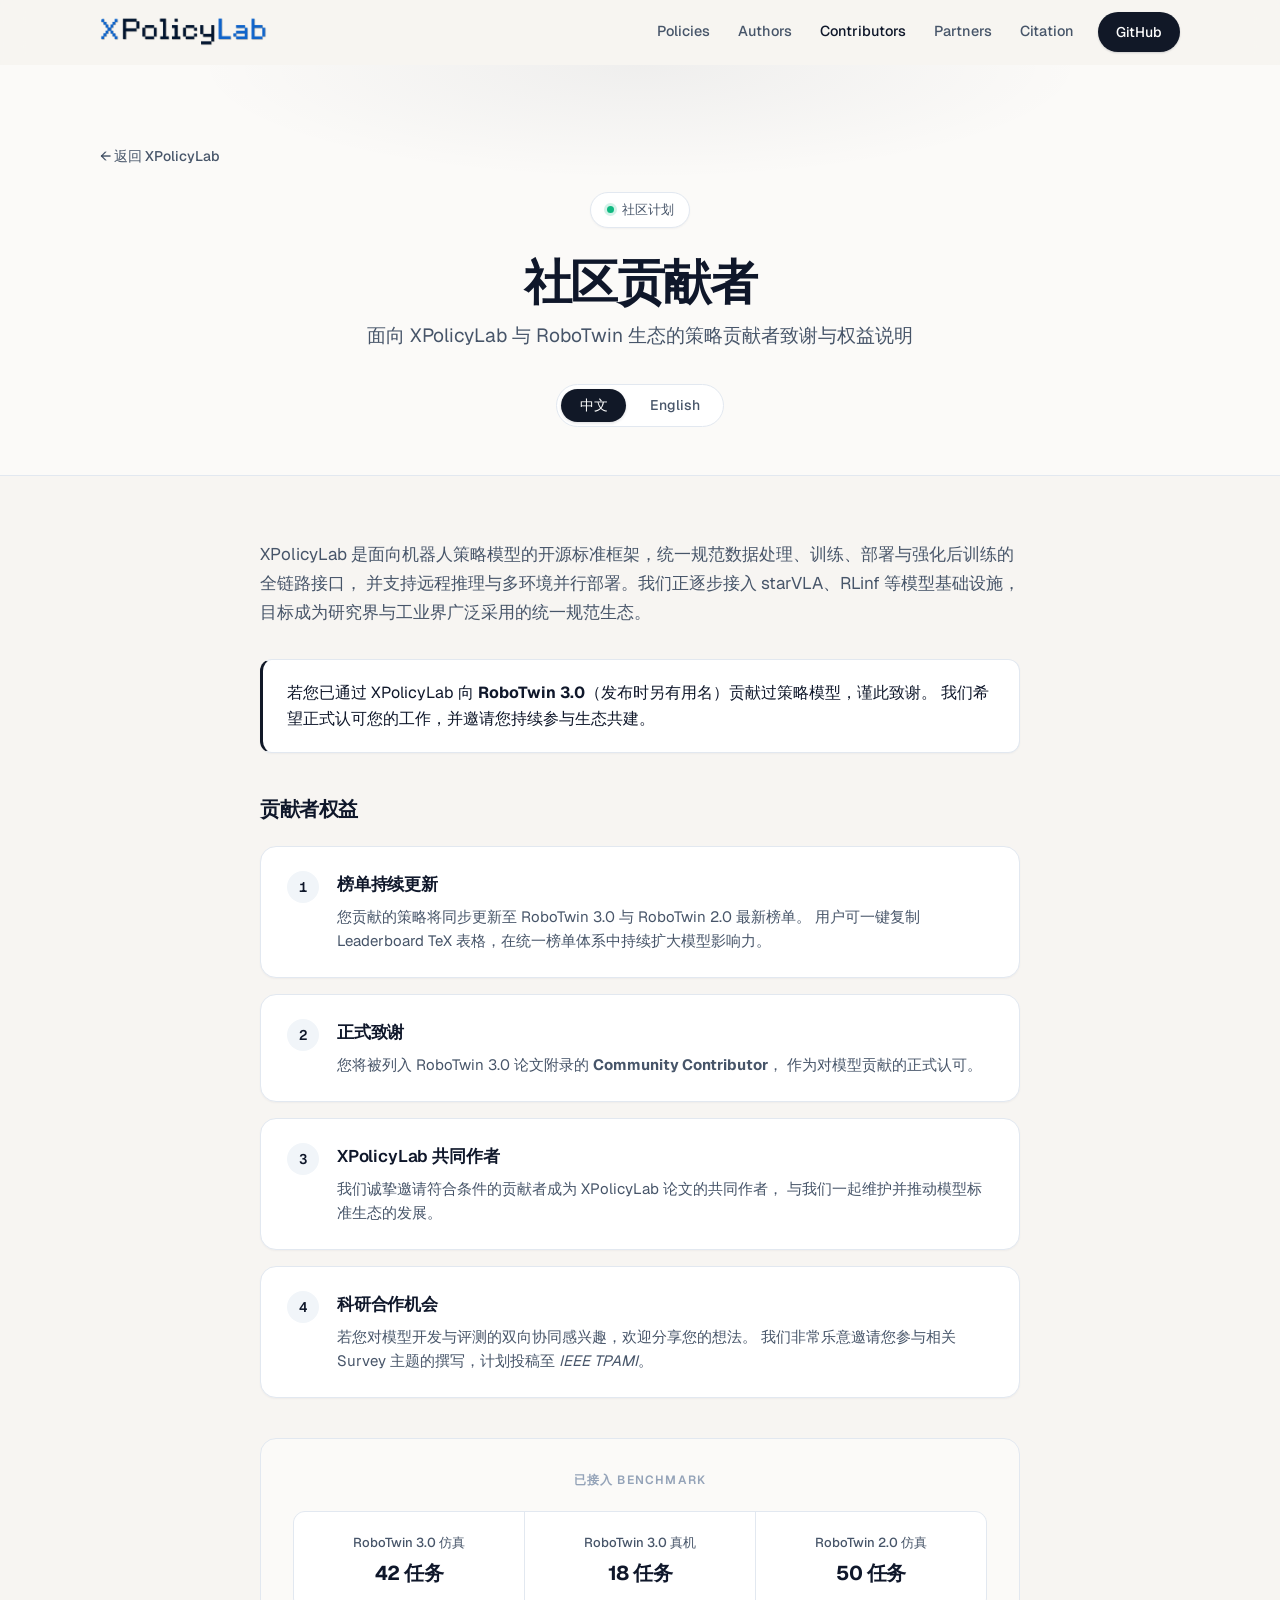
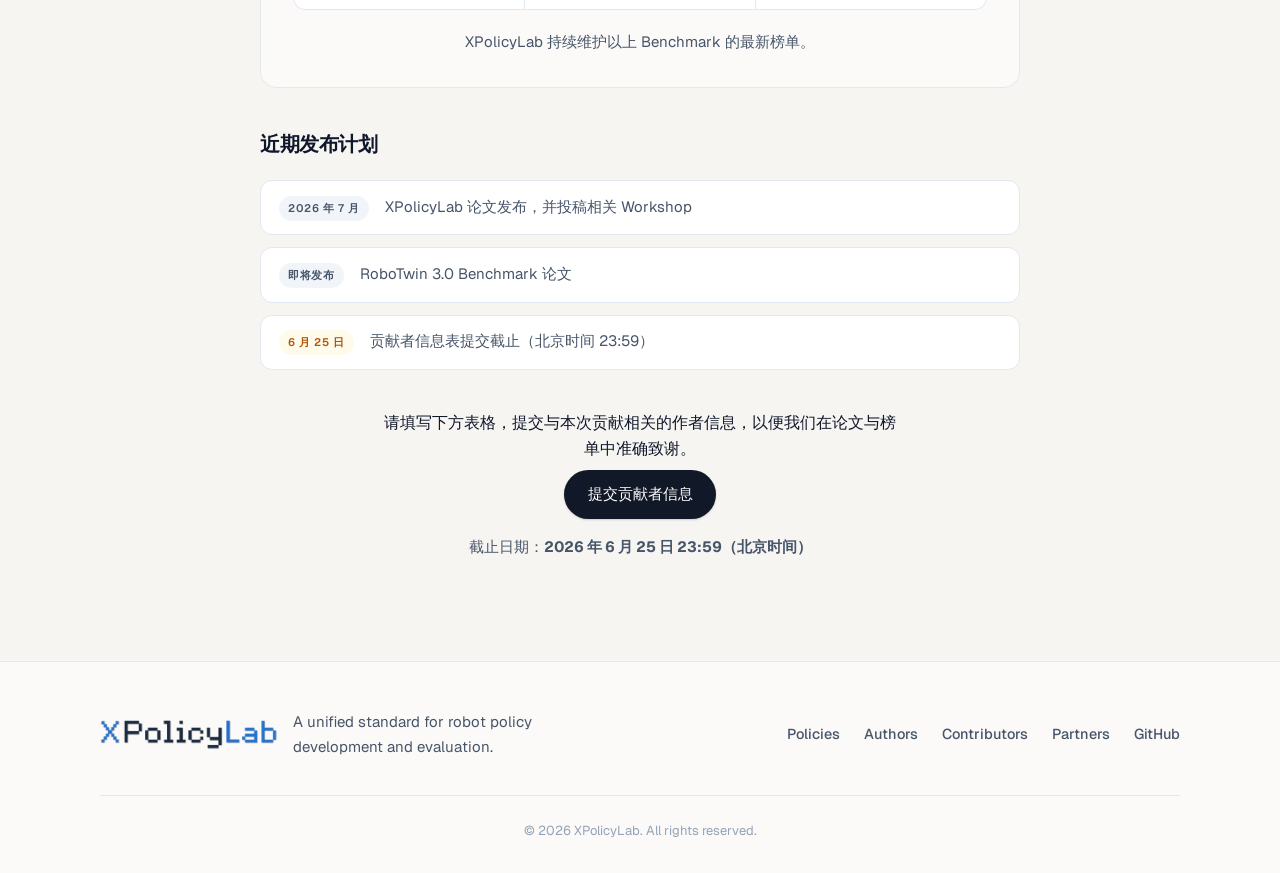
==== contributors.html @ a124676f "Launch XPolicyLab site with coming soon homepage and contributors page. Add bilingual contributor pr" ====
<!DOCTYPE html>
<html lang="zh-CN">
<head>
  <meta charset="UTF-8">
  <meta name="viewport" content="width=device-width, initial-scale=1.0">
  <title>社区贡献者 — XPolicyLab</title>
  <meta name="description" content="面向通过 XPolicyLab 向 RoboTwin 贡献策略模型的研究者，提供正式致谢与共同作者邀请。">
  <link rel="icon" href="assets/logo.png" type="image/png">
  <link rel="preconnect" href="https://fonts.googleapis.com">
  <link rel="preconnect" href="https://fonts.gstatic.com" crossorigin>
  <link href="https://fonts.googleapis.com/css2?family=Geist:wght@300;400;500;600;700&family=Geist+Mono:wght@400;500&display=swap" rel="stylesheet">
  <link rel="stylesheet" href="css/styles.css">
</head>
<body>
  <header class="nav" id="nav">
    <div class="container nav-inner">
      <a href="index.html" class="nav-brand">
        <img src="assets/logo.png" alt="XPolicyLab" class="nav-logo">
      </a>
      <nav class="nav-links">
        <a href="index.html#policies">Policies</a>
        <a href="index.html#authors">Authors</a>
        <a href="contributors.html" aria-current="page">Contributors</a>
        <a href="index.html#partners">Partners</a>
        <a href="index.html#citation">Citation</a>
      </nav>
      <a href="https://github.com/Luminis-Platform/XPolicyLab" class="btn btn-primary btn-sm" target="_blank" rel="noopener noreferrer">GitHub</a>
    </div>
  </header>

  <main id="top">
    <section class="page-hero">
      <div class="container page-hero-inner">
        <a href="index.html" class="page-back lang-content" data-lang="zh">← 返回 XPolicyLab</a>
        <a href="index.html" class="page-back lang-content is-hidden" data-lang="en">← Back to XPolicyLab</a>

        <span class="badge lang-content" data-lang="zh">社区计划</span>
        <span class="badge lang-content is-hidden" data-lang="en">Community Program</span>

        <h1 class="page-title lang-content" data-lang="zh">社区贡献者</h1>
        <h1 class="page-title lang-content is-hidden" data-lang="en">Community Contributors</h1>

        <p class="page-subtitle lang-content" data-lang="zh">面向 XPolicyLab 与 RoboTwin 生态的策略贡献者致谢与权益说明</p>
        <p class="page-subtitle lang-content is-hidden" data-lang="en">Recognition for policy contributors in the XPolicyLab &amp; RoboTwin ecosystem</p>

        <div class="lang-toggle" role="group" aria-label="Language">
          <button type="button" class="lang-btn is-active" data-lang="zh" aria-pressed="true">中文</button>
          <button type="button" class="lang-btn" data-lang="en" aria-pressed="false">English</button>
        </div>
      </div>
    </section>

    <section class="section page-body">
      <div class="container page-content">

        <!-- English -->
        <article class="contributor-content lang-content is-hidden" data-lang="en">
          <p class="page-intro">
            XPolicyLab is an open-source framework that standardizes the full robot policy lifecycle —
            data formatting, training, deployment, and post-training reinforcement — with support for
            remote inference and parallel multi-environment rollout. We are building toward a unified
            specification adopted across research and industry, with planned integrations for
            starVLA, RLinf, and other model infrastructure.
          </p>

          <div class="contributor-callout">
            <p>
              If you contributed a policy to <strong>RoboTwin 3.0</strong> through XPolicyLab
              (released under an alternate name at launch), thank you. We would like to formally
              recognize your work and invite you to stay involved as the ecosystem grows.
            </p>
          </div>

          <h2 class="content-heading">Contributor Benefits</h2>
          <ol class="benefit-list">
            <li class="benefit-item">
              <span class="benefit-num">1</span>
              <div>
                <h3 class="benefit-title">Live Leaderboard Placement</h3>
                <p class="benefit-desc">
                  Your policy will be listed on the latest RoboTwin 3.0 and RoboTwin 2.0 leaderboards.
                  Researchers can one-click export Leaderboard TeX, giving your work lasting visibility
                  within a unified, continuously updated ranking system.
                </p>
              </div>
            </li>
            <li class="benefit-item">
              <span class="benefit-num">2</span>
              <div>
                <h3 class="benefit-title">Official Acknowledgment</h3>
                <p class="benefit-desc">
                  You will be credited as a <strong>Community Contributor</strong> in the RoboTwin 3.0
                  paper appendix, formally recognizing your model contribution to the benchmark.
                </p>
              </div>
            </li>
            <li class="benefit-item">
              <span class="benefit-num">3</span>
              <div>
                <h3 class="benefit-title">XPolicyLab Co-Authorship</h3>
                <p class="benefit-desc">
                  We invite eligible contributors to join as co-authors on the XPolicyLab paper and
                  help shape the standard as it evolves.
                </p>
              </div>
            </li>
            <li class="benefit-item">
              <span class="benefit-num">4</span>
              <div>
                <h3 class="benefit-title">Research Collaboration</h3>
                <p class="benefit-desc">
                  Interested in the synergy between model development and evaluation? We welcome your
                  ideas and may invite you to co-author related survey topics, with planned submission
                  to <em>IEEE TPAMI</em>.
                </p>
              </div>
            </li>
          </ol>

          <div class="integration-band">
            <p class="integration-label">Integrated Benchmarks</p>
            <dl class="integration-stats">
              <div class="integration-stat">
                <dt>RoboTwin 3.0 Sim</dt>
                <dd>42 tasks</dd>
              </div>
              <div class="integration-stat">
                <dt>RoboTwin 3.0 Real</dt>
                <dd>18 tasks</dd>
              </div>
              <div class="integration-stat">
                <dt>RoboTwin 2.0 Sim</dt>
                <dd>50 tasks</dd>
              </div>
            </dl>
            <p class="integration-note">
              XPolicyLab maintains up-to-date leaderboards across all integrated benchmarks.
            </p>
          </div>

          <h2 class="content-heading">Upcoming Releases</h2>
          <ul class="timeline-list">
            <li>
              <span class="timeline-tag">Jul 2026</span>
              XPolicyLab paper release and submission to relevant workshops
            </li>
            <li>
              <span class="timeline-tag">Coming Soon</span>
              RoboTwin 3.0 Benchmark paper
            </li>
            <li>
              <span class="timeline-tag deadline">Jun 25</span>
              Contributor information form deadline (23:59 Beijing Time)
            </li>
          </ul>

          <div class="contributor-cta">
            <p class="contributor-cta-text">
              Please submit your author information so we can properly credit your contribution
              in upcoming publications and leaderboards.
            </p>
            <a href="https://docs.google.com/forms/d/e/1FAIpQLSeLz0LtmIQVE3mTC_b3-1xklRa37Vb76IWziPbUrgHJULX1KQ/viewform" class="btn btn-primary contributor-form-link" target="_blank" rel="noopener noreferrer">
              Submit Contributor Information
            </a>
            <p class="contributor-deadline">Deadline: <strong>June 25, 2026, 23:59 (Beijing Time)</strong></p>
          </div>
        </article>

        <!-- Chinese -->
        <article class="contributor-content lang-content" data-lang="zh" lang="zh-CN">
          <p class="page-intro">
            XPolicyLab 是面向机器人策略模型的开源标准框架，统一规范数据处理、训练、部署与强化后训练的全链路接口，
            并支持远程推理与多环境并行部署。我们正逐步接入 starVLA、RLinf 等模型基础设施，
            目标成为研究界与工业界广泛采用的统一规范生态。
          </p>

          <div class="contributor-callout">
            <p>
              若您已通过 XPolicyLab 向 <strong>RoboTwin 3.0</strong>（发布时另有用名）贡献过策略模型，谨此致谢。
              我们希望正式认可您的工作，并邀请您持续参与生态共建。
            </p>
          </div>

          <h2 class="content-heading">贡献者权益</h2>
          <ol class="benefit-list">
            <li class="benefit-item">
              <span class="benefit-num">1</span>
              <div>
                <h3 class="benefit-title">榜单持续更新</h3>
                <p class="benefit-desc">
                  您贡献的策略将同步更新至 RoboTwin 3.0 与 RoboTwin 2.0 最新榜单。
                  用户可一键复制 Leaderboard TeX 表格，在统一榜单体系中持续扩大模型影响力。
                </p>
              </div>
            </li>
            <li class="benefit-item">
              <span class="benefit-num">2</span>
              <div>
                <h3 class="benefit-title">正式致谢</h3>
                <p class="benefit-desc">
                  您将被列入 RoboTwin 3.0 论文附录的 <strong>Community Contributor</strong>，
                  作为对模型贡献的正式认可。
                </p>
              </div>
            </li>
            <li class="benefit-item">
              <span class="benefit-num">3</span>
              <div>
                <h3 class="benefit-title">XPolicyLab 共同作者</h3>
                <p class="benefit-desc">
                  我们诚挚邀请符合条件的贡献者成为 XPolicyLab 论文的共同作者，
                  与我们一起维护并推动模型标准生态的发展。
                </p>
              </div>
            </li>
            <li class="benefit-item">
              <span class="benefit-num">4</span>
              <div>
                <h3 class="benefit-title">科研合作机会</h3>
                <p class="benefit-desc">
                  若您对模型开发与评测的双向协同感兴趣，欢迎分享您的想法。
                  我们非常乐意邀请您参与相关 Survey 主题的撰写，计划投稿至 <em>IEEE TPAMI</em>。
                </p>
              </div>
            </li>
          </ol>

          <div class="integration-band">
            <p class="integration-label">已接入 Benchmark</p>
            <dl class="integration-stats">
              <div class="integration-stat">
                <dt>RoboTwin 3.0 仿真</dt>
                <dd>42 任务</dd>
              </div>
              <div class="integration-stat">
                <dt>RoboTwin 3.0 真机</dt>
                <dd>18 任务</dd>
              </div>
              <div class="integration-stat">
                <dt>RoboTwin 2.0 仿真</dt>
                <dd>50 任务</dd>
              </div>
            </dl>
            <p class="integration-note">
              XPolicyLab 持续维护以上 Benchmark 的最新榜单。
            </p>
          </div>

          <h2 class="content-heading">近期发布计划</h2>
          <ul class="timeline-list">
            <li>
              <span class="timeline-tag">2026 年 7 月</span>
              XPolicyLab 论文发布，并投稿相关 Workshop
            </li>
            <li>
              <span class="timeline-tag">即将发布</span>
              RoboTwin 3.0 Benchmark 论文
            </li>
            <li>
              <span class="timeline-tag deadline">6 月 25 日</span>
              贡献者信息表提交截止（北京时间 23:59）
            </li>
          </ul>

          <div class="contributor-cta">
            <p class="contributor-cta-text">
              请填写下方表格，提交与本次贡献相关的作者信息，以便我们在论文与榜单中准确致谢。
            </p>
            <a href="https://docs.google.com/forms/d/e/1FAIpQLSeLz0LtmIQVE3mTC_b3-1xklRa37Vb76IWziPbUrgHJULX1KQ/viewform" class="btn btn-primary contributor-form-link" target="_blank" rel="noopener noreferrer">
              提交贡献者信息
            </a>
            <p class="contributor-deadline">截止日期：<strong>2026 年 6 月 25 日 23:59（北京时间）</strong></p>
          </div>
        </article>

      </div>
    </section>
  </main>

  <footer class="site-footer">
    <div class="container footer-inner">
      <div class="footer-brand">
        <img src="assets/logo.png" alt="" class="footer-logo" aria-hidden="true">
        <p class="footer-text">
          A unified standard for robot policy development and evaluation.
        </p>
      </div>
      <div class="footer-links">
        <a href="index.html#policies">Policies</a>
        <a href="index.html#authors">Authors</a>
        <a href="contributors.html">Contributors</a>
        <a href="index.html#partners">Partners</a>
        <a href="https://github.com/Luminis-Platform/XPolicyLab" target="_blank" rel="noopener noreferrer">GitHub</a>
      </div>
    </div>
    <div class="container footer-bottom">
      <p class="footer-copy">&copy; 2026 XPolicyLab. All rights reserved.</p>
    </div>
  </footer>

  <script src="js/main.js"></script>
</body>
</html>
---- css/styles.css ----
/* ── Reset & base ─────────────────────────────────────────────── */
*,
*::before,
*::after {
  box-sizing: border-box;
  margin: 0;
  padding: 0;
}

:root {
  /* Palette mirrored from agents-last-exam.org */
  --bg: #f7f5f2;
  --bg-alt: #fbfaf8;
  --card: #ffffff;
  --card-hover: #fcfbf9;
  --foreground: #0f172a;
  --muted: #475569;
  --dim: #94a3b8;
  --border: #e2e8f0;
  --border-strong: #cbd5e1;
  --accent: #111827;
  --accent-hover: #000000;
  --accent-soft: #f1f5f9;

  /* Category tag colors */
  --slate-bg: #f1f5f9;   --slate-fg: #475569;
  --emerald-bg: #ecfdf5; --emerald-fg: #047857;
  --violet-bg: #f5f3ff;  --violet-fg: #6d28d9;
  --amber-bg: #fffbeb;   --amber-fg: #b45309;

  --radius-sm: 0.5rem;
  --radius: 0.75rem;
  --radius-lg: 1rem;
  --radius-xl: 1.5rem;

  --font: "Geist", system-ui, -apple-system, "Segoe UI", sans-serif;
  --mono: "Geist Mono", ui-monospace, "SF Mono", monospace;

  --max-width: 1080px;
  --section-pad: clamp(4rem, 8vw, 7rem);
  --nav-h: 64px;
}

html {
  scroll-behavior: smooth;
  scroll-padding-top: calc(var(--nav-h) + 1rem);
}

body {
  font-family: var(--font);
  background: var(--bg);
  color: var(--foreground);
  line-height: 1.625;
  -webkit-font-smoothing: antialiased;
  text-rendering: optimizeLegibility;
}

.container {
  width: min(100% - 2.5rem, var(--max-width));
  margin-inline: auto;
}

code {
  font-family: var(--mono);
  font-size: 0.85em;
  background: var(--accent-soft);
  color: var(--foreground);
  padding: 0.15em 0.45em;
  border-radius: 6px;
}

a {
  color: var(--foreground);
  text-decoration: none;
  transition: color 0.15s ease, opacity 0.15s ease;
}

/* ── Navigation ───────────────────────────────────────────────── */
.nav {
  position: sticky;
  top: 0;
  z-index: 50;
  background: rgba(247, 245, 242, 0.8);
  backdrop-filter: saturate(180%) blur(12px);
  -webkit-backdrop-filter: saturate(180%) blur(12px);
  border-bottom: 1px solid transparent;
  transition: border-color 0.2s ease, background 0.2s ease;
}

.nav.scrolled {
  background: rgba(255, 255, 255, 0.9);
  border-bottom-color: var(--border);
}

.nav-inner {
  height: var(--nav-h);
  display: flex;
  align-items: center;
  gap: 1.5rem;
}

.nav-brand {
  display: inline-flex;
  align-items: center;
  gap: 0.6rem;
  font-weight: 600;
  letter-spacing: -0.01em;
}

.nav-logo {
  height: 30px;
  width: auto;
  border-radius: 6px;
}

.nav-brand-text {
  font-size: 1.0625rem;
}

.nav-links {
  display: flex;
  align-items: center;
  gap: 1.75rem;
  margin-left: auto;
}

.nav-links a {
  font-size: 0.9rem;
  font-weight: 500;
  color: var(--muted);
}

.nav-links a:hover {
  color: var(--foreground);
}

/* ── Buttons ──────────────────────────────────────────────────── */
.btn {
  display: inline-flex;
  align-items: center;
  justify-content: center;
  padding: 0.7rem 1.4rem;
  border-radius: 999px;
  font-size: 0.9375rem;
  font-weight: 500;
  font-family: var(--font);
  border: 1px solid transparent;
  cursor: pointer;
  transition: background 0.18s ease, border-color 0.18s ease, color 0.18s ease, transform 0.1s ease, box-shadow 0.18s ease;
}

.btn:active {
  transform: scale(0.98);
}

.btn-sm {
  padding: 0.5rem 1.05rem;
  font-size: 0.875rem;
}

.btn-primary {
  background: var(--accent);
  color: #fff;
  box-shadow: 0 1px 2px rgba(15, 23, 42, 0.18);
}

.btn-primary:hover {
  background: var(--accent-hover);
  color: #fff;
  box-shadow: 0 4px 14px rgba(15, 23, 42, 0.22);
}

.btn-secondary {
  background: var(--card);
  color: var(--foreground);
  border-color: var(--border-strong);
}

.btn-secondary:hover {
  background: var(--accent-soft);
  border-color: var(--dim);
}

.btn-copy {
  background: var(--card);
  color: var(--foreground);
  border: 1px solid var(--border-strong);
  padding: 0.55rem 1.1rem;
  border-radius: 999px;
  font-size: 0.875rem;
}

.btn-copy:hover {
  background: var(--accent-soft);
}

.btn-copy.copied {
  border-color: #34d399;
  color: #047857;
  background: var(--emerald-bg);
}

/* ── Hero ─────────────────────────────────────────────────────── */
.hero {
  position: relative;
  padding: clamp(4rem, 9vw, 7rem) 0 clamp(3rem, 6vw, 5rem);
  text-align: center;
  overflow: hidden;
}

.hero-bg {
  position: absolute;
  inset: 0;
  pointer-events: none;
  background:
    radial-gradient(60% 50% at 50% -10%, rgba(15, 23, 42, 0.06), transparent 70%),
    radial-gradient(40% 30% at 85% 10%, rgba(109, 40, 217, 0.04), transparent 70%),
    radial-gradient(40% 30% at 12% 5%, rgba(4, 120, 87, 0.035), transparent 70%);
}

.hero-bg::after {
  content: "";
  position: absolute;
  inset: 0;
  background-image:
    linear-gradient(to right, rgba(15, 23, 42, 0.035) 1px, transparent 1px),
    linear-gradient(to bottom, rgba(15, 23, 42, 0.035) 1px, transparent 1px);
  background-size: 56px 56px;
  mask-image: radial-gradient(ellipse 70% 60% at 50% 0%, #000 30%, transparent 75%);
  -webkit-mask-image: radial-gradient(ellipse 70% 60% at 50% 0%, #000 30%, transparent 75%);
}

.hero-inner {
  position: relative;
  display: flex;
  flex-direction: column;
  align-items: center;
}

.badge {
  display: inline-flex;
  align-items: center;
  gap: 0.5rem;
  font-size: 0.8125rem;
  font-weight: 500;
  color: var(--muted);
  background: var(--card);
  border: 1px solid var(--border);
  padding: 0.4rem 0.95rem;
  border-radius: 999px;
  margin-bottom: 1.75rem;
  box-shadow: 0 1px 2px rgba(15, 23, 42, 0.04);
}

.badge::before {
  content: "";
  width: 7px;
  height: 7px;
  border-radius: 50%;
  background: #10b981;
  box-shadow: 0 0 0 3px rgba(16, 185, 129, 0.18);
}

.hero-title {
  font-size: var(--text-display, clamp(2.75rem, 7vw, 4.5rem));
  font-weight: 700;
  letter-spacing: -0.04em;
  line-height: 1.05;
  margin-bottom: 1rem;
  background: linear-gradient(180deg, #1e293b 0%, #0f172a 60%, #334155 100%);
  -webkit-background-clip: text;
  background-clip: text;
  color: transparent;
}

.hero-subtitle {
  font-size: clamp(1.1rem, 2.4vw, 1.5rem);
  font-weight: 500;
  color: var(--foreground);
  letter-spacing: -0.015em;
  margin-bottom: 1.5rem;
  max-width: 30ch;
}

.hero-intro {
  font-size: clamp(1rem, 1.6vw, 1.125rem);
  color: var(--muted);
  max-width: 64ch;
  margin-bottom: 2.25rem;
}

.hero-actions {
  display: flex;
  flex-wrap: wrap;
  gap: 0.85rem;
  justify-content: center;
}

/* ── Stats band ───────────────────────────────────────────────── */
.stats {
  margin-top: clamp(3rem, 6vw, 4.5rem);
  display: grid;
  grid-template-columns: repeat(3, 1fr);
  gap: 1px;
  background: var(--border);
  border: 1px solid var(--border);
  border-radius: var(--radius-lg);
  overflow: hidden;
  width: min(100%, 720px);
  box-shadow: 0 1px 3px rgba(15, 23, 42, 0.04);
}

.stat {
  background: var(--card);
  padding: 1.6rem 1rem;
  display: flex;
  flex-direction: column;
  align-items: center;
  gap: 0.3rem;
}

.stat-num {
  font-size: clamp(1.5rem, 3.5vw, 2.25rem);
  font-weight: 700;
  letter-spacing: -0.03em;
  color: var(--foreground);
}

.stat-label {
  font-size: 0.8125rem;
  color: var(--muted);
  text-transform: uppercase;
  letter-spacing: 0.06em;
}

/* ── Sections ─────────────────────────────────────────────────── */
.section {
  padding: var(--section-pad) 0;
}

.section-alt {
  background: var(--bg-alt);
  border-top: 1px solid var(--border);
  border-bottom: 1px solid var(--border);
}

.eyebrow {
  text-align: center;
  font-size: 0.75rem;
  font-weight: 600;
  text-transform: uppercase;
  letter-spacing: 0.12em;
  color: var(--dim);
  margin-bottom: 0.75rem;
}

.section-title {
  font-size: clamp(1.75rem, 3.5vw, 2.5rem);
  font-weight: 700;
  letter-spacing: -0.03em;
  text-align: center;
  margin-bottom: 0.85rem;
}

.section-lead {
  text-align: center;
  color: var(--muted);
  max-width: 60ch;
  margin-inline: auto;
  margin-bottom: 3rem;
  font-size: 1.0625rem;
}

.section-note {
  text-align: center;
  color: var(--dim);
  font-size: 0.875rem;
  margin-top: 2rem;
}

/* ── Tags ─────────────────────────────────────────────────────── */
.tag {
  display: inline-block;
  font-size: 0.6875rem;
  font-weight: 600;
  text-transform: uppercase;
  letter-spacing: 0.06em;
  padding: 0.28rem 0.65rem;
  border-radius: 999px;
  margin-bottom: 1rem;
}

.tag-slate   { color: var(--slate-fg);   background: var(--slate-bg); }
.tag-emerald { color: var(--emerald-fg); background: var(--emerald-bg); }
.tag-violet  { color: var(--violet-fg);  background: var(--violet-bg); }
.tag-amber   { color: var(--amber-fg);   background: var(--amber-bg); }

/* ── Policies ─────────────────────────────────────────────────── */
.policy-grid {
  display: grid;
  grid-template-columns: repeat(auto-fill, minmax(264px, 1fr));
  gap: 1.25rem;
}

.policy-card {
  background: var(--card);
  border: 1px solid var(--border);
  border-radius: var(--radius-lg);
  padding: 1.6rem;
  box-shadow: 0 1px 2px rgba(15, 23, 42, 0.04);
  transition: border-color 0.18s ease, transform 0.18s ease, box-shadow 0.18s ease;
}

.policy-card:hover {
  border-color: var(--border-strong);
  box-shadow: 0 12px 30px rgba(15, 23, 42, 0.08);
  transform: translateY(-3px);
}

.policy-name {
  font-size: 1.2rem;
  font-weight: 600;
  margin-bottom: 0.55rem;
  font-family: var(--mono);
  letter-spacing: -0.01em;
}

.policy-desc {
  font-size: 0.9375rem;
  color: var(--muted);
  line-height: 1.6;
}

/* ── Authors ──────────────────────────────────────────────────── */
.author-grid {
  list-style: none;
  display: grid;
  grid-template-columns: repeat(auto-fill, minmax(210px, 1fr));
  gap: 1rem;
}

.author-card {
  background: var(--card);
  border: 1px solid var(--border);
  border-radius: var(--radius);
  padding: 1.35rem 1.45rem;
  display: flex;
  flex-direction: column;
  gap: 0.3rem;
  box-shadow: 0 1px 2px rgba(15, 23, 42, 0.04);
  transition: border-color 0.18s ease, transform 0.18s ease, box-shadow 0.18s ease;
}

.author-card:hover {
  border-color: var(--border-strong);
  transform: translateY(-2px);
  box-shadow: 0 8px 22px rgba(15, 23, 42, 0.06);
}

.author-name {
  font-weight: 600;
  font-size: 1.0625rem;
}

.author-affiliation {
  font-size: 0.875rem;
  color: var(--muted);
}

/* ── Contributors ─────────────────────────────────────────────── */
.lang-toggle {
  display: flex;
  justify-content: center;
  gap: 0.35rem;
  margin-bottom: 2.5rem;
  padding: 0.25rem;
  background: var(--card);
  border: 1px solid var(--border);
  border-radius: 999px;
  width: fit-content;
  margin-inline: auto;
}

.lang-btn {
  padding: 0.45rem 1.15rem;
  border: none;
  border-radius: 999px;
  font-family: var(--font);
  font-size: 0.875rem;
  font-weight: 500;
  color: var(--muted);
  background: transparent;
  cursor: pointer;
  transition: background 0.15s ease, color 0.15s ease, box-shadow 0.15s ease;
}

.lang-btn:hover {
  color: var(--foreground);
}

.lang-btn.is-active {
  background: var(--accent);
  color: #fff;
  box-shadow: 0 1px 3px rgba(15, 23, 42, 0.15);
}

.contributor-content.is-hidden {
  display: none;
}

.lang-content.is-hidden {
  display: none;
}

.contributor-lead {
  margin-bottom: 2rem;
}

.contributor-callout {
  background: var(--card);
  border: 1px solid var(--border);
  border-left: 3px solid var(--accent);
  border-radius: var(--radius);
  padding: 1.25rem 1.5rem;
  max-width: 72ch;
  margin-inline: auto;
  margin-bottom: 2.5rem;
  box-shadow: 0 1px 2px rgba(15, 23, 42, 0.04);
}

.contributor-callout p {
  color: var(--foreground);
  font-size: 1rem;
  line-height: 1.65;
  margin: 0;
}

.benefit-list {
  list-style: none;
  display: flex;
  flex-direction: column;
  gap: 1rem;
  max-width: 760px;
  margin-inline: auto;
  margin-bottom: 2.5rem;
}

.benefit-item {
  display: flex;
  gap: 1.15rem;
  align-items: flex-start;
  background: var(--card);
  border: 1px solid var(--border);
  border-radius: var(--radius-lg);
  padding: 1.5rem 1.6rem;
  box-shadow: 0 1px 2px rgba(15, 23, 42, 0.04);
  transition: border-color 0.18s ease, box-shadow 0.18s ease;
}

.benefit-item:hover {
  border-color: var(--border-strong);
  box-shadow: 0 8px 22px rgba(15, 23, 42, 0.06);
}

.benefit-num {
  flex-shrink: 0;
  display: inline-flex;
  align-items: center;
  justify-content: center;
  width: 2rem;
  height: 2rem;
  border-radius: 50%;
  background: var(--accent-soft);
  color: var(--foreground);
  font-size: 0.875rem;
  font-weight: 600;
  font-family: var(--mono);
}

.benefit-title {
  font-size: 1.0625rem;
  font-weight: 600;
  margin-bottom: 0.4rem;
  letter-spacing: -0.01em;
}

.benefit-desc {
  font-size: 0.9375rem;
  color: var(--muted);
  line-height: 1.6;
  margin: 0;
}

.integration-band {
  background: var(--bg-alt);
  border: 1px solid var(--border);
  border-radius: var(--radius-lg);
  padding: 2rem;
  max-width: 760px;
  margin-inline: auto;
  margin-bottom: 2rem;
  text-align: center;
}

.integration-label {
  font-size: 0.75rem;
  font-weight: 600;
  text-transform: uppercase;
  letter-spacing: 0.1em;
  color: var(--dim);
  margin-bottom: 1.25rem;
}

.integration-stats {
  display: grid;
  grid-template-columns: repeat(3, 1fr);
  gap: 1px;
  background: var(--border);
  border: 1px solid var(--border);
  border-radius: var(--radius);
  overflow: hidden;
  margin-bottom: 1.25rem;
}

.integration-stat {
  background: var(--card);
  padding: 1.25rem 0.75rem;
  display: flex;
  flex-direction: column;
  gap: 0.25rem;
}

.integration-stat dt {
  font-size: 0.8125rem;
  color: var(--muted);
  font-weight: 500;
}

.integration-stat dd {
  font-size: 1.25rem;
  font-weight: 700;
  letter-spacing: -0.02em;
  color: var(--foreground);
}

.integration-note {
  font-size: 0.9375rem;
  color: var(--muted);
  margin: 0;
}

.contributor-timeline {
  max-width: 72ch;
  margin-inline: auto;
  text-align: center;
  margin-bottom: 2.5rem;
}

.contributor-timeline p {
  font-size: 1rem;
  color: var(--muted);
  line-height: 1.65;
  margin: 0;
}

.contributor-cta {
  text-align: center;
  max-width: 520px;
  margin-inline: auto;
}

.contributor-cta-text {
  font-size: 1rem;
  color: var(--foreground);
  margin-bottom: 0.5rem;
}

.contributor-deadline {
  font-size: 0.9375rem;
  color: var(--muted);
  margin-bottom: 1.5rem;
}

.contributor-form-note {
  margin-top: 1rem;
}

/* ── Subpage (Contributors) ─────────────────────────────────────── */
.page-hero {
  position: relative;
  padding: clamp(3rem, 7vw, 5rem) 0 clamp(2rem, 4vw, 3rem);
  text-align: center;
  overflow: hidden;
  border-bottom: 1px solid var(--border);
  background: var(--bg-alt);
}

.page-hero::before {
  content: "";
  position: absolute;
  inset: 0;
  pointer-events: none;
  background:
    radial-gradient(50% 40% at 50% 0%, rgba(15, 23, 42, 0.05), transparent 70%);
}

.page-hero-inner {
  position: relative;
  display: flex;
  flex-direction: column;
  align-items: center;
}

.page-back {
  align-self: flex-start;
  font-size: 0.875rem;
  font-weight: 500;
  color: var(--muted);
  margin-bottom: 1.5rem;
}

.page-back:hover {
  color: var(--foreground);
}

.page-title {
  font-size: clamp(2rem, 5vw, 3rem);
  font-weight: 700;
  letter-spacing: -0.03em;
  line-height: 1.1;
  margin-bottom: 0.75rem;
}

.page-subtitle {
  font-size: clamp(1rem, 2vw, 1.2rem);
  color: var(--muted);
  max-width: 52ch;
  margin-bottom: 2rem;
}

.page-hero .lang-toggle {
  margin-bottom: 0;
}

.page-body {
  padding-top: clamp(2.5rem, 5vw, 4rem);
}

.page-content {
  max-width: 760px;
  margin-inline: auto;
}

.page-intro {
  font-size: 1.0625rem;
  color: var(--muted);
  line-height: 1.7;
  margin-bottom: 2rem;
}

.content-heading {
  font-size: 1.25rem;
  font-weight: 600;
  letter-spacing: -0.02em;
  margin-bottom: 1.25rem;
  margin-top: 2.5rem;
}

.content-heading:first-of-type {
  margin-top: 0;
}

.timeline-list {
  list-style: none;
  display: flex;
  flex-direction: column;
  gap: 0.75rem;
  margin-bottom: 2.5rem;
}

.timeline-list li {
  display: flex;
  align-items: baseline;
  gap: 1rem;
  font-size: 0.9375rem;
  color: var(--muted);
  line-height: 1.55;
  padding: 0.85rem 1.1rem;
  background: var(--card);
  border: 1px solid var(--border);
  border-radius: var(--radius);
}

.timeline-tag {
  flex-shrink: 0;
  font-size: 0.6875rem;
  font-weight: 600;
  text-transform: uppercase;
  letter-spacing: 0.05em;
  padding: 0.25rem 0.6rem;
  border-radius: 999px;
  background: var(--slate-bg);
  color: var(--slate-fg);
}

.timeline-tag.deadline {
  background: var(--amber-bg);
  color: var(--amber-fg);
}

.nav-links a[aria-current="page"] {
  color: var(--foreground);
}

.contributor-cta .contributor-deadline {
  margin-top: 1rem;
  margin-bottom: 0;
}

/* ── Coming Soon (homepage placeholder) ─────────────────────────── */
.coming-soon-body {
  min-height: 100dvh;
}

.coming-soon {
  position: relative;
  min-height: 100dvh;
  display: flex;
  flex-direction: column;
  align-items: center;
  justify-content: center;
  text-align: center;
  padding: 2rem 1.25rem;
  overflow: hidden;
}

.coming-soon-inner {
  position: relative;
  display: flex;
  flex-direction: column;
  align-items: center;
  max-width: 36rem;
}

.coming-soon-logo {
  width: 64px;
  height: auto;
  border-radius: 12px;
  margin-bottom: 1.75rem;
  box-shadow: 0 4px 20px rgba(15, 23, 42, 0.08);
}

.coming-soon .hero-title {
  margin-bottom: 0.5rem;
}

.coming-soon-label {
  font-size: 0.8125rem;
  font-weight: 600;
  text-transform: uppercase;
  letter-spacing: 0.14em;
  color: var(--dim);
  margin-bottom: 1.25rem;
}

.coming-soon-text {
  font-size: 1.0625rem;
  color: var(--muted);
  line-height: 1.65;
  margin-bottom: 2rem;
  max-width: 32ch;
}

.coming-soon-footer {
  position: relative;
  margin-top: auto;
  padding-top: 3rem;
}

.coming-soon-footer p {
  font-size: 0.8125rem;
  color: var(--dim);
}

/* ── Partners ─────────────────────────────────────────────────── */
.partner-grid {
  display: grid;
  grid-template-columns: repeat(auto-fill, minmax(190px, 1fr));
  gap: 1rem;
}

.partner-card {
  display: flex;
  align-items: center;
  justify-content: center;
  background: var(--card);
  border: 1px solid var(--border);
  border-radius: var(--radius);
  padding: 1.85rem 1.25rem;
  min-height: 104px;
  box-shadow: 0 1px 2px rgba(15, 23, 42, 0.04);
  transition: border-color 0.18s ease, background 0.18s ease, box-shadow 0.18s ease, transform 0.18s ease;
}

.partner-card:hover {
  border-color: var(--border-strong);
  transform: translateY(-2px);
  box-shadow: 0 8px 22px rgba(15, 23, 42, 0.06);
}

.partner-logo {
  max-width: 150px;
  max-height: 50px;
  width: auto;
  height: auto;
  object-fit: contain;
  opacity: 0.7;
  filter: grayscale(40%);
  transition: opacity 0.18s ease, filter 0.18s ease;
}

.partner-card:hover .partner-logo {
  opacity: 1;
  filter: grayscale(0%);
}

/* ── Citation ─────────────────────────────────────────────────── */
.citation-block {
  position: relative;
  background: #0f172a;
  border: 1px solid #1e293b;
  border-radius: var(--radius-lg);
  padding: 1.75rem;
  max-width: 760px;
  margin-inline: auto;
  box-shadow: 0 12px 40px rgba(15, 23, 42, 0.18);
}

.citation-text {
  font-family: var(--mono);
  font-size: 0.8125rem;
  line-height: 1.75;
  color: #cbd5e1;
  white-space: pre-wrap;
  word-break: break-word;
  overflow-x: auto;
  margin-bottom: 1.35rem;
}

.citation-block .btn-copy {
  background: rgba(255, 255, 255, 0.06);
  color: #e2e8f0;
  border-color: rgba(255, 255, 255, 0.16);
}

.citation-block .btn-copy:hover {
  background: rgba(255, 255, 255, 0.12);
}

.citation-block .btn-copy.copied {
  border-color: #34d399;
  color: #6ee7b7;
  background: rgba(16, 185, 129, 0.12);
}

/* ── Footer ───────────────────────────────────────────────────── */
.site-footer {
  background: var(--bg-alt);
  border-top: 1px solid var(--border);
  padding-top: 3rem;
}

.footer-inner {
  display: flex;
  flex-wrap: wrap;
  align-items: center;
  justify-content: space-between;
  gap: 1.5rem;
  padding-bottom: 2.25rem;
  border-bottom: 1px solid var(--border);
}

.footer-brand {
  display: flex;
  align-items: center;
  gap: 0.85rem;
  max-width: 460px;
}

.footer-logo {
  height: 32px;
  width: auto;
  border-radius: 6px;
  opacity: 0.9;
}

.footer-text {
  font-size: 0.9375rem;
  color: var(--muted);
}

.footer-links {
  display: flex;
  flex-wrap: wrap;
  gap: 1.5rem;
}

.footer-links a {
  font-size: 0.9rem;
  font-weight: 500;
  color: var(--muted);
}

.footer-links a:hover {
  color: var(--foreground);
}

.footer-bottom {
  padding: 1.5rem 0 2rem;
}

.footer-copy {
  font-size: 0.8125rem;
  color: var(--dim);
  text-align: center;
}

/* ── Responsive ───────────────────────────────────────────────── */
@media (max-width: 640px) {
  .nav-links {
    display: none;
  }

  .stats {
    grid-template-columns: 1fr;
  }

  .integration-stats {
    grid-template-columns: 1fr;
  }

  .footer-inner {
    flex-direction: column;
    align-items: flex-start;
  }
}
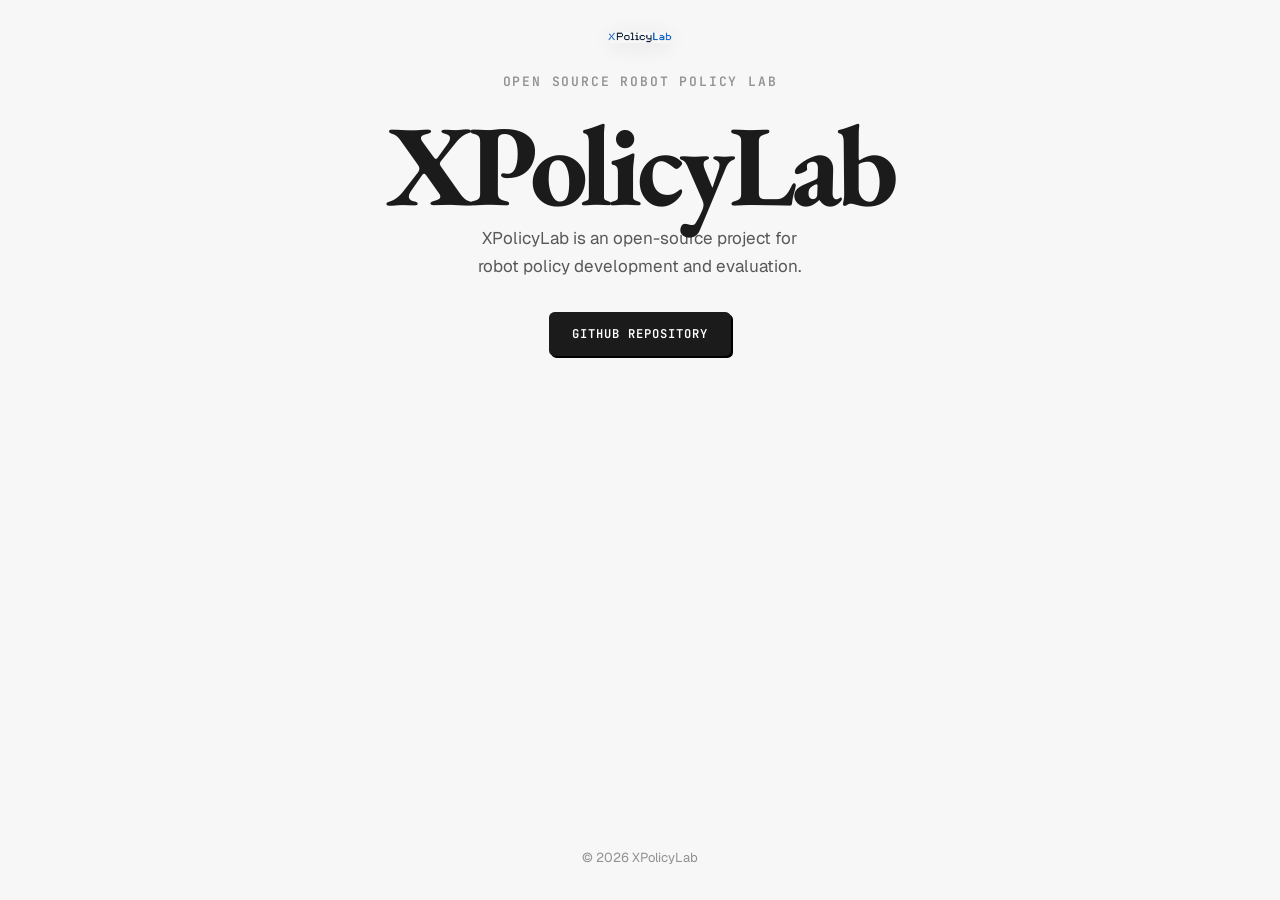
==== commit 4b229350: "update" ====
--- a/contributors.html
+++ b/contributors.html
@@ -3,32 +3,48 @@
 <head>
   <meta charset="UTF-8">
   <meta name="viewport" content="width=device-width, initial-scale=1.0">
-  <title>社区贡献者 — XPolicyLab</title>
-  <meta name="description" content="面向通过 XPolicyLab 向 RoboTwin 贡献策略模型的研究者，提供正式致谢与共同作者邀请。">
+  <title>XPolicyLab</title>
+  <meta name="description" content="XPolicyLab is an open-source project for robot policy development and evaluation.">
   <link rel="icon" href="assets/logo.png" type="image/png">
   <link rel="preconnect" href="https://fonts.googleapis.com">
   <link rel="preconnect" href="https://fonts.gstatic.com" crossorigin>
-  <link href="https://fonts.googleapis.com/css2?family=Geist:wght@300;400;500;600;700&family=Geist+Mono:wght@400;500&display=swap" rel="stylesheet">
+  <link href="https://fonts.googleapis.com/css2?family=EB+Garamond:wght@500;600;700&family=Geist:wght@300;400;500;600;700&family=JetBrains+Mono:wght@400;500;600&display=swap" rel="stylesheet">
   <link rel="stylesheet" href="css/styles.css">
 </head>
-<body>
-  <header class="nav" id="nav">
+<body class="coming-soon-body">
+  <main class="coming-soon" id="top">
+    <div class="coming-soon-inner">
+      <img src="assets/logo.png" alt="XPolicyLab" class="coming-soon-logo">
+      <p class="coming-soon-label">Open Source Robot Policy Lab</p>
+      <h1 class="hero-title">XPolicyLab</h1>
+      <p class="coming-soon-text">
+        XPolicyLab is an open-source project for robot policy development and evaluation.
+      </p>
+      <a href="https://github.com/XPolicyLab/XPolicyLab" class="btn btn-primary" target="_blank" rel="noopener noreferrer">GitHub Repository</a>
+    </div>
+
+    <footer class="coming-soon-footer">
+      <p>&copy; 2026 XPolicyLab</p>
+    </footer>
+  </main>
+
+  <header class="nav is-hidden" id="nav">
     <div class="container nav-inner">
       <a href="index.html" class="nav-brand">
         <img src="assets/logo.png" alt="XPolicyLab" class="nav-logo">
       </a>
       <nav class="nav-links">
-        <a href="index.html#policies">Policies</a>
-        <a href="index.html#authors">Authors</a>
+        <a href="index.html#pipeline">Pipeline</a>
+        <a href="index.html#benchmarks">Benchmarks</a>
+        <a href="index.html#leaderboard">Leaderboard</a>
         <a href="contributors.html" aria-current="page">Contributors</a>
-        <a href="index.html#partners">Partners</a>
         <a href="index.html#citation">Citation</a>
       </nav>
-      <a href="https://github.com/Luminis-Platform/XPolicyLab" class="btn btn-primary btn-sm" target="_blank" rel="noopener noreferrer">GitHub</a>
+      <a href="https://github.com/XPolicyLab/XPolicyLab" class="btn btn-primary btn-sm" target="_blank" rel="noopener noreferrer">GitHub</a>
     </div>
   </header>
 
-  <main id="top">
+  <main class="is-hidden" id="contributors-content">
     <section class="page-hero">
       <div class="container page-hero-inner">
         <a href="index.html" class="page-back lang-content" data-lang="zh">← 返回 XPolicyLab</a>
@@ -277,7 +293,7 @@
     </section>
   </main>
 
-  <footer class="site-footer">
+  <footer class="site-footer is-hidden">
     <div class="container footer-inner">
       <div class="footer-brand">
         <img src="assets/logo.png" alt="" class="footer-logo" aria-hidden="true">
@@ -286,11 +302,11 @@
         </p>
       </div>
       <div class="footer-links">
-        <a href="index.html#policies">Policies</a>
-        <a href="index.html#authors">Authors</a>
+        <a href="index.html#pipeline">Pipeline</a>
+        <a href="index.html#benchmarks">Benchmarks</a>
+        <a href="index.html#leaderboard">Leaderboard</a>
         <a href="contributors.html">Contributors</a>
-        <a href="index.html#partners">Partners</a>
-        <a href="https://github.com/Luminis-Platform/XPolicyLab" target="_blank" rel="noopener noreferrer">GitHub</a>
+        <a href="https://github.com/XPolicyLab/XPolicyLab" target="_blank" rel="noopener noreferrer">GitHub</a>
       </div>
     </div>
     <div class="container footer-bottom">
--- a/css/styles.css
+++ b/css/styles.css
@@ -8,19 +8,22 @@
 }
 
 :root {
-  /* Palette mirrored from agents-last-exam.org */
-  --bg: #f7f5f2;
-  --bg-alt: #fbfaf8;
-  --card: #ffffff;
-  --card-hover: #fcfbf9;
-  --foreground: #0f172a;
-  --muted: #475569;
-  --dim: #94a3b8;
-  --border: #e2e8f0;
-  --border-strong: #cbd5e1;
-  --accent: #111827;
+  /* Flat "paper" background palette (ref: research.beingbeyond.com) */
+  --bg: #f7f7f7;
+  --bg-alt: #fbfbfb;
+  --card: #fbfbfb;
+  --card-hover: #ffffff;
+  --foreground: #1b1b1b;
+  --muted: rgba(27, 27, 27, 0.72);
+  --dim: rgba(27, 27, 27, 0.46);
+  --border: rgba(27, 27, 27, 0.22);
+  --border-strong: rgba(27, 27, 27, 0.46);
+  --accent: #1b1b1b;
   --accent-hover: #000000;
-  --accent-soft: #f1f5f9;
+  --accent-soft: rgba(27, 27, 27, 0.06);
+  --ink: #1b1b1b;
+  --panel: #fbfbfb;
+  --hard-shadow: 2px 2px 0 0 #000;
 
   /* Category tag colors */
   --slate-bg: #f1f5f9;   --slate-fg: #475569;
@@ -28,13 +31,14 @@
   --violet-bg: #f5f3ff;  --violet-fg: #6d28d9;
   --amber-bg: #fffbeb;   --amber-fg: #b45309;
 
-  --radius-sm: 0.5rem;
-  --radius: 0.75rem;
-  --radius-lg: 1rem;
-  --radius-xl: 1.5rem;
+  --radius-sm: 0.25rem;
+  --radius: 0.35rem;
+  --radius-lg: 0.45rem;
+  --radius-xl: 0.6rem;
 
   --font: "Geist", system-ui, -apple-system, "Segoe UI", sans-serif;
-  --mono: "Geist Mono", ui-monospace, "SF Mono", monospace;
+  --serif: "EB Garamond", Georgia, "Times New Roman", serif;
+  --mono: "JetBrains Mono", "Geist Mono", ui-monospace, "SF Mono", monospace;
 
   --max-width: 1080px;
   --section-pad: clamp(4rem, 8vw, 7rem);
@@ -44,6 +48,7 @@
 html {
   scroll-behavior: smooth;
   scroll-padding-top: calc(var(--nav-h) + 1rem);
+  overflow-x: hidden;
 }
 
 body {
@@ -53,10 +58,11 @@
   line-height: 1.625;
   -webkit-font-smoothing: antialiased;
   text-rendering: optimizeLegibility;
+  overflow-x: hidden;
 }
 
 .container {
-  width: min(100% - 2.5rem, var(--max-width));
+  width: min(calc(100% - 2.5rem), var(--max-width));
   margin-inline: auto;
 }
 
@@ -80,7 +86,7 @@
   position: sticky;
   top: 0;
   z-index: 50;
-  background: rgba(247, 245, 242, 0.8);
+  background: rgba(247, 247, 247, 0.8);
   backdrop-filter: saturate(180%) blur(12px);
   -webkit-backdrop-filter: saturate(180%) blur(12px);
   border-bottom: 1px solid transparent;
@@ -212,22 +218,7 @@
   position: absolute;
   inset: 0;
   pointer-events: none;
-  background:
-    radial-gradient(60% 50% at 50% -10%, rgba(15, 23, 42, 0.06), transparent 70%),
-    radial-gradient(40% 30% at 85% 10%, rgba(109, 40, 217, 0.04), transparent 70%),
-    radial-gradient(40% 30% at 12% 5%, rgba(4, 120, 87, 0.035), transparent 70%);
-}
-
-.hero-bg::after {
-  content: "";
-  position: absolute;
-  inset: 0;
-  background-image:
-    linear-gradient(to right, rgba(15, 23, 42, 0.035) 1px, transparent 1px),
-    linear-gradient(to bottom, rgba(15, 23, 42, 0.035) 1px, transparent 1px);
-  background-size: 56px 56px;
-  mask-image: radial-gradient(ellipse 70% 60% at 50% 0%, #000 30%, transparent 75%);
-  -webkit-mask-image: radial-gradient(ellipse 70% 60% at 50% 0%, #000 30%, transparent 75%);
+  background: var(--bg);
 }
 
 .hero-inner {
@@ -700,8 +691,7 @@
   position: absolute;
   inset: 0;
   pointer-events: none;
-  background:
-    radial-gradient(50% 40% at 50% 0%, rgba(15, 23, 42, 0.05), transparent 70%);
+  background: var(--bg-alt);
 }
 
 .page-hero-inner {
@@ -1025,12 +1015,660 @@
   text-align: center;
 }
 
+/* ── Utility ──────────────────────────────────────────────────── */
+.is-hidden {
+  display: none !important;
+}
+
+/* ── Pipeline ─────────────────────────────────────────────────── */
+.pipeline {
+  list-style: none;
+  display: grid;
+  grid-template-columns: repeat(auto-fit, minmax(230px, 1fr));
+  gap: 1.25rem;
+  counter-reset: step;
+  margin-bottom: 2.5rem;
+}
+
+.pipeline-step {
+  position: relative;
+  background: var(--card);
+  border: 1px solid var(--border);
+  border-radius: var(--radius-lg);
+  padding: 1.75rem 1.6rem 1.6rem;
+  box-shadow: 0 1px 2px rgba(15, 23, 42, 0.04);
+  transition: border-color 0.18s ease, transform 0.18s ease, box-shadow 0.18s ease;
+  overflow: hidden;
+}
+
+.pipeline-step::before {
+  content: "";
+  position: absolute;
+  inset: 0 auto 0 0;
+  width: 3px;
+  background: linear-gradient(180deg, #6d28d9, #047857);
+  opacity: 0;
+  transition: opacity 0.18s ease;
+}
+
+.pipeline-step:hover {
+  border-color: var(--border-strong);
+  transform: translateY(-3px);
+  box-shadow: 0 12px 30px rgba(15, 23, 42, 0.08);
+}
+
+.pipeline-step:hover::before {
+  opacity: 1;
+}
+
+.pipeline-index {
+  font-family: var(--mono);
+  font-size: 0.8125rem;
+  font-weight: 500;
+  color: var(--dim);
+  letter-spacing: 0.05em;
+}
+
+.pipeline-title {
+  font-size: 1.15rem;
+  font-weight: 600;
+  letter-spacing: -0.01em;
+  margin: 0.6rem 0 0.55rem;
+}
+
+.pipeline-desc {
+  font-size: 0.9375rem;
+  color: var(--muted);
+  line-height: 1.6;
+  margin: 0;
+}
+
+/* ── Highlight band ───────────────────────────────────────────── */
+.highlight-band {
+  display: grid;
+  grid-template-columns: repeat(auto-fit, minmax(220px, 1fr));
+  gap: 1px;
+  background: var(--border);
+  border: 1px solid var(--border);
+  border-radius: var(--radius-lg);
+  overflow: hidden;
+  box-shadow: 0 1px 3px rgba(15, 23, 42, 0.04);
+}
+
+.highlight {
+  background: var(--card);
+  padding: 1.5rem 1.6rem;
+}
+
+.highlight-title {
+  font-size: 1rem;
+  font-weight: 600;
+  letter-spacing: -0.01em;
+  margin: 0 0 0.4rem;
+}
+
+.highlight-desc {
+  font-size: 0.9rem;
+  color: var(--muted);
+  line-height: 1.55;
+  margin: 0;
+}
+
+/* ── Benchmark tabs ───────────────────────────────────────────── */
+.bench-tabs {
+  display: flex;
+  flex-wrap: wrap;
+  justify-content: center;
+  gap: 0.4rem;
+  padding: 0.3rem;
+  background: var(--card);
+  border: 1px solid var(--border);
+  border-radius: 999px;
+  width: fit-content;
+  max-width: 100%;
+  margin-inline: auto;
+  margin-bottom: 2.5rem;
+  box-shadow: 0 1px 2px rgba(15, 23, 42, 0.04);
+}
+
+.bench-tab {
+  display: inline-flex;
+  align-items: center;
+  gap: 0.5rem;
+  padding: 0.55rem 1.1rem;
+  border: none;
+  border-radius: 999px;
+  font-family: var(--font);
+  font-size: 0.875rem;
+  font-weight: 500;
+  color: var(--muted);
+  background: transparent;
+  cursor: pointer;
+  white-space: nowrap;
+  transition: background 0.15s ease, color 0.15s ease, box-shadow 0.15s ease;
+}
+
+.bench-tab:hover {
+  color: var(--foreground);
+}
+
+.bench-tab.is-active {
+  background: var(--accent);
+  color: #fff;
+  box-shadow: 0 1px 3px rgba(15, 23, 42, 0.15);
+}
+
+.bench-tab-count {
+  font-family: var(--mono);
+  font-size: 0.75rem;
+  font-weight: 500;
+  padding: 0.05rem 0.4rem;
+  border-radius: 999px;
+  background: var(--accent-soft);
+  color: var(--muted);
+}
+
+.bench-tab.is-active .bench-tab-count {
+  background: rgba(255, 255, 255, 0.18);
+  color: #fff;
+}
+
+/* ── Task grid ────────────────────────────────────────────────── */
+.task-grid {
+  display: grid;
+  grid-template-columns: repeat(auto-fill, minmax(148px, 1fr));
+  gap: 0.85rem;
+}
+
+.task-tile {
+  position: relative;
+  display: flex;
+  flex-direction: column;
+  border: 1px solid var(--border);
+  border-radius: var(--radius);
+  overflow: hidden;
+  background: var(--card);
+  box-shadow: 0 1px 2px rgba(15, 23, 42, 0.04);
+  transition: border-color 0.18s ease, transform 0.18s ease, box-shadow 0.18s ease;
+}
+
+.task-tile:hover {
+  border-color: var(--border-strong);
+  transform: translateY(-3px);
+  box-shadow: 0 12px 28px rgba(15, 23, 42, 0.09);
+}
+
+.task-thumb {
+  position: relative;
+  aspect-ratio: 4 / 3;
+  display: grid;
+  place-items: center;
+  overflow: hidden;
+}
+
+.task-thumb::after {
+  content: "";
+  position: absolute;
+  inset: 0;
+  background-image:
+    linear-gradient(to right, rgba(255, 255, 255, 0.35) 1px, transparent 1px),
+    linear-gradient(to bottom, rgba(255, 255, 255, 0.35) 1px, transparent 1px);
+  background-size: 22px 22px;
+  opacity: 0.5;
+  pointer-events: none;
+}
+
+.task-glyph {
+  position: relative;
+  z-index: 1;
+  font-size: 1.9rem;
+  filter: drop-shadow(0 2px 6px rgba(15, 23, 42, 0.18));
+}
+
+.task-caption {
+  padding: 0.6rem 0.7rem 0.7rem;
+  border-top: 1px solid var(--border);
+}
+
+.task-id {
+  font-family: var(--mono);
+  font-size: 0.6875rem;
+  color: var(--dim);
+  letter-spacing: 0.03em;
+}
+
+.task-name {
+  font-size: 0.8125rem;
+  font-weight: 500;
+  color: var(--foreground);
+  line-height: 1.35;
+  margin-top: 0.15rem;
+  display: block;
+}
+
+/* ── Leaderboard ──────────────────────────────────────────────── */
+.lb-controls {
+  display: flex;
+  flex-wrap: wrap;
+  align-items: center;
+  justify-content: space-between;
+  gap: 1rem;
+  margin-bottom: 1.75rem;
+}
+
+.lb-tabs {
+  margin: 0;
+}
+
+.lb-wrap {
+  border: 1px solid var(--border);
+  border-radius: var(--radius-lg);
+  overflow: hidden;
+  box-shadow: 0 1px 3px rgba(15, 23, 42, 0.04);
+  background: var(--card);
+}
+
+.leaderboard {
+  width: 100%;
+  border-collapse: collapse;
+  font-size: 0.9375rem;
+}
+
+.leaderboard thead th {
+  text-align: left;
+  font-size: 0.75rem;
+  font-weight: 600;
+  text-transform: uppercase;
+  letter-spacing: 0.06em;
+  color: var(--dim);
+  padding: 0.9rem 1.15rem;
+  background: var(--bg-alt);
+  border-bottom: 1px solid var(--border);
+}
+
+.leaderboard td {
+  padding: 0.9rem 1.15rem;
+  border-bottom: 1px solid var(--border);
+  color: var(--muted);
+}
+
+.leaderboard tbody tr:last-child td {
+  border-bottom: none;
+}
+
+.leaderboard tbody tr {
+  transition: background 0.15s ease;
+}
+
+.leaderboard tbody tr:hover {
+  background: var(--accent-soft);
+}
+
+.lb-rank {
+  width: 3.5rem;
+}
+
+.lb-num {
+  text-align: right;
+}
+
+.lb-rank-badge {
+  display: inline-flex;
+  align-items: center;
+  justify-content: center;
+  width: 1.75rem;
+  height: 1.75rem;
+  border-radius: 50%;
+  font-family: var(--mono);
+  font-size: 0.8125rem;
+  font-weight: 600;
+  color: var(--muted);
+  background: var(--accent-soft);
+}
+
+.lb-rank-badge.gold   { background: #fef3c7; color: #b45309; }
+.lb-rank-badge.silver { background: #f1f5f9; color: #475569; }
+.lb-rank-badge.bronze { background: #fef2e2; color: #b45309; }
+
+.lb-policy {
+  font-family: var(--mono);
+  font-weight: 600;
+  color: var(--foreground);
+  letter-spacing: -0.01em;
+}
+
+.lb-type {
+  font-size: 0.6875rem;
+  font-weight: 600;
+  text-transform: uppercase;
+  letter-spacing: 0.05em;
+  padding: 0.2rem 0.6rem;
+  border-radius: 999px;
+  background: var(--slate-bg);
+  color: var(--slate-fg);
+}
+
+.lb-score {
+  display: inline-flex;
+  align-items: center;
+  gap: 0.65rem;
+  justify-content: flex-end;
+  width: 100%;
+}
+
+.lb-score-val {
+  font-family: var(--mono);
+  font-weight: 600;
+  color: var(--foreground);
+  min-width: 3.4rem;
+  text-align: right;
+}
+
+.lb-bar {
+  width: 96px;
+  height: 6px;
+  border-radius: 999px;
+  background: var(--accent-soft);
+  overflow: hidden;
+}
+
+.lb-bar span {
+  display: block;
+  height: 100%;
+  border-radius: 999px;
+  background: linear-gradient(90deg, #6d28d9, #0f172a);
+}
+
+/* ── BeingBeyond-inspired editorial skin ──────────────────────── */
+.nav {
+  border-bottom-color: rgba(27, 27, 27, 0.14);
+  backdrop-filter: none;
+  -webkit-backdrop-filter: none;
+}
+
+.nav.scrolled {
+  background: rgba(247, 247, 247, 0.96);
+  border-bottom-color: rgba(27, 27, 27, 0.22);
+}
+
+.nav-links a,
+.eyebrow,
+.stat-label,
+.integration-label,
+.timeline-tag,
+.tag,
+.task-id,
+.leaderboard thead th,
+.bench-tab,
+.lang-btn,
+.coming-soon-label,
+.page-back {
+  font-family: var(--mono);
+  text-transform: uppercase;
+  letter-spacing: 0.14em;
+}
+
+.nav-links a {
+  font-size: 0.72rem;
+}
+
+.hero-title,
+.section-title,
+.page-title {
+  font-family: var(--serif);
+  color: var(--foreground);
+  background: none;
+  -webkit-background-clip: initial;
+  background-clip: initial;
+  letter-spacing: -0.045em;
+}
+
+.hero-title {
+  font-size: clamp(4rem, 9vw, 7.4rem);
+  font-weight: 700;
+  line-height: 0.9;
+}
+
+.section-title,
+.page-title {
+  font-weight: 700;
+  line-height: 0.98;
+}
+
+.hero-subtitle,
+.section-lead,
+.hero-intro,
+.page-subtitle {
+  color: rgba(27, 27, 27, 0.72);
+}
+
+.btn,
+.btn-copy,
+.badge,
+.bench-tabs,
+.lang-toggle,
+.stats,
+.pipeline-step,
+.highlight-band,
+.task-tile,
+.lb-wrap,
+.policy-card,
+.author-card,
+.benefit-item,
+.integration-band,
+.timeline-list li,
+.partner-card,
+.citation-block,
+.contributor-callout {
+  border-color: rgba(27, 27, 27, 0.34);
+  box-shadow: var(--hard-shadow);
+}
+
+.btn,
+.btn-copy {
+  border-color: rgba(27, 27, 27, 0.52);
+  border-radius: var(--radius);
+  font-family: var(--mono);
+  font-size: 0.76rem;
+  font-weight: 600;
+  letter-spacing: 0.08em;
+  text-transform: uppercase;
+}
+
+.btn-primary {
+  background: var(--ink);
+  color: #fff;
+}
+
+.btn-primary:hover,
+.btn-secondary:hover,
+.btn-copy:hover {
+  transform: translate(-1px, -1px);
+  box-shadow: 3px 3px 0 0 #000;
+}
+
+.btn-secondary,
+.btn-copy,
+.badge,
+.bench-tabs,
+.lang-toggle {
+  background: var(--panel);
+}
+
+.badge {
+  border-radius: var(--radius);
+  font-family: var(--mono);
+  font-size: 0.68rem;
+  font-weight: 600;
+  letter-spacing: 0.12em;
+  text-transform: uppercase;
+}
+
+.stats,
+.highlight-band,
+.lb-wrap {
+  background: rgba(27, 27, 27, 0.28);
+  border-color: rgba(27, 27, 27, 0.5);
+}
+
+.stat,
+.highlight,
+.leaderboard thead th,
+.leaderboard td {
+  border-color: rgba(27, 27, 27, 0.18);
+}
+
+.stat-num,
+.policy-name,
+.benefit-title,
+.content-heading,
+.highlight-title,
+.pipeline-title,
+.lb-policy {
+  color: var(--foreground);
+}
+
+.stat-num {
+  font-family: var(--serif);
+  font-size: clamp(2rem, 4vw, 3rem);
+  line-height: 0.9;
+}
+
+.pipeline-step,
+.policy-card,
+.benefit-item,
+.integration-band,
+.partner-card,
+.task-tile,
+.contributor-callout {
+  background: var(--panel);
+}
+
+.pipeline-step:hover,
+.policy-card:hover,
+.benefit-item:hover,
+.partner-card:hover,
+.task-tile:hover,
+.author-card:hover {
+  border-color: rgba(27, 27, 27, 0.62);
+  transform: translate(-1px, -1px);
+  box-shadow: 3px 3px 0 0 #000;
+}
+
+.pipeline-step::before {
+  background: var(--ink);
+}
+
+.pipeline-index {
+  color: rgba(27, 27, 27, 0.45);
+  letter-spacing: 0.16em;
+}
+
+.bench-tabs {
+  border-radius: var(--radius);
+}
+
+.bench-tab,
+.lang-btn {
+  border-radius: calc(var(--radius) - 1px);
+  font-size: 0.68rem;
+}
+
+.bench-tab.is-active,
+.lang-btn.is-active {
+  background: var(--ink);
+}
+
+.task-tile {
+  border-radius: var(--radius);
+}
+
+.task-caption,
+.leaderboard thead th,
+.leaderboard td {
+  border-color: rgba(27, 27, 27, 0.18);
+}
+
+.task-thumb::after {
+  background-image:
+    linear-gradient(to right, rgba(27, 27, 27, 0.08) 1px, transparent 1px),
+    linear-gradient(to bottom, rgba(27, 27, 27, 0.08) 1px, transparent 1px);
+  opacity: 0.55;
+}
+
+.task-glyph {
+  filter: none;
+}
+
+.leaderboard thead th {
+  background: var(--panel);
+}
+
+.leaderboard tbody tr:hover {
+  background: rgba(27, 27, 27, 0.04);
+}
+
+.lb-rank-badge,
+.lb-type {
+  border: 1px solid rgba(27, 27, 27, 0.28);
+}
+
+.lb-bar {
+  border: 1px solid rgba(27, 27, 27, 0.24);
+  background: transparent;
+}
+
+.lb-bar span {
+  background: var(--ink);
+}
+
+.citation-block {
+  border-color: var(--ink);
+  box-shadow: 3px 3px 0 0 #000;
+}
+
 /* ── Responsive ───────────────────────────────────────────────── */
 @media (max-width: 640px) {
   .nav-links {
     display: none;
   }
 
+  .hero-title {
+    font-size: clamp(3rem, 16vw, 3.7rem);
+    letter-spacing: -0.055em;
+  }
+
+  .section-title,
+  .page-title {
+    font-size: clamp(1.7rem, 7.5vw, 2rem);
+    letter-spacing: -0.04em;
+    margin-inline: auto;
+    max-width: 13ch;
+    overflow-wrap: break-word;
+  }
+
+  .hero-subtitle,
+  .hero-intro,
+  .section-lead,
+  .page-subtitle {
+    width: min(100%, 64ch);
+    overflow-wrap: break-word;
+  }
+
+  .badge {
+    max-width: calc(100vw - 2.5rem);
+    overflow: hidden;
+    text-align: center;
+    text-overflow: ellipsis;
+    white-space: nowrap;
+  }
+
+  .hero-actions {
+    align-items: center;
+    flex-direction: column;
+    max-width: 100%;
+  }
+
   .stats {
     grid-template-columns: 1fr;
   }
@@ -1043,4 +1681,22 @@
     flex-direction: column;
     align-items: flex-start;
   }
-}
+
+  .task-grid {
+    grid-template-columns: repeat(auto-fill, minmax(120px, 1fr));
+  }
+
+  .lb-controls {
+    flex-direction: column;
+    align-items: stretch;
+  }
+
+  .lb-bar {
+    display: none;
+  }
+
+  .leaderboard th:nth-child(3),
+  .leaderboard td:nth-child(3) {
+    display: none;
+  }
+}
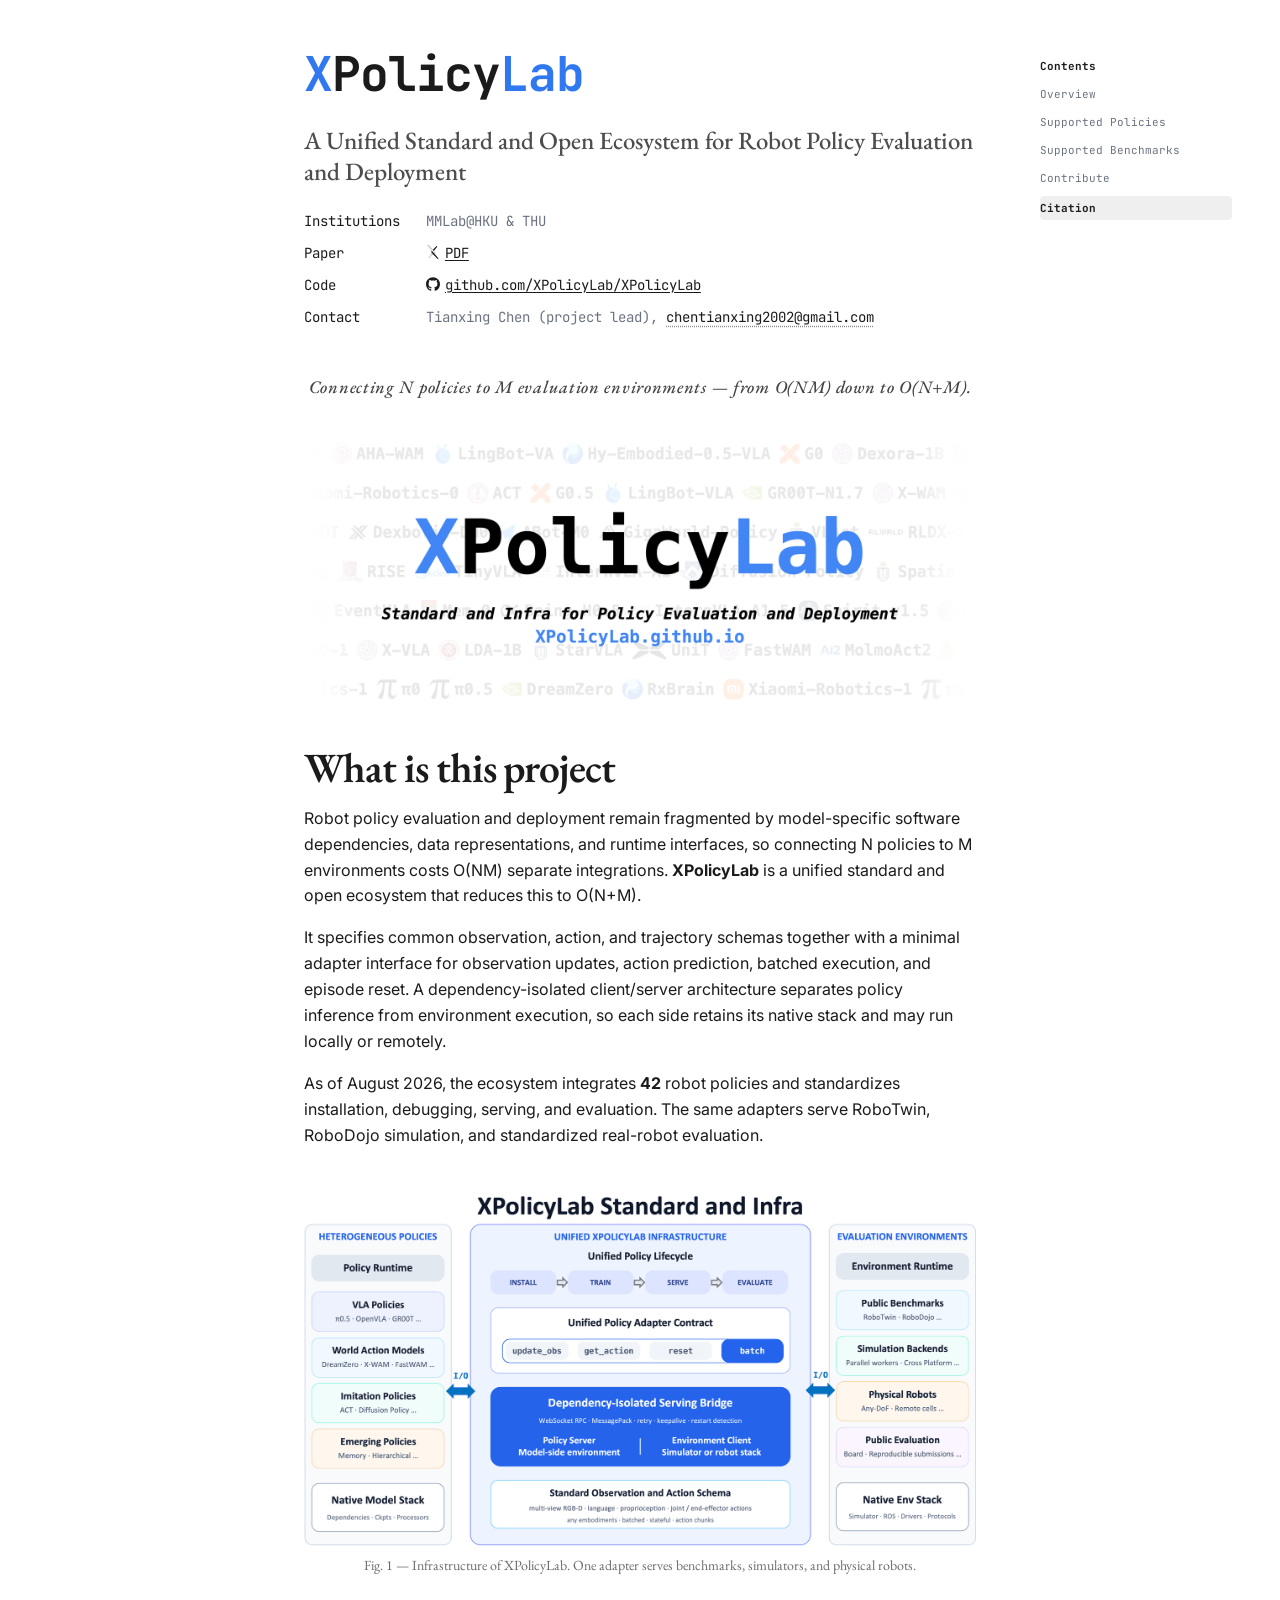
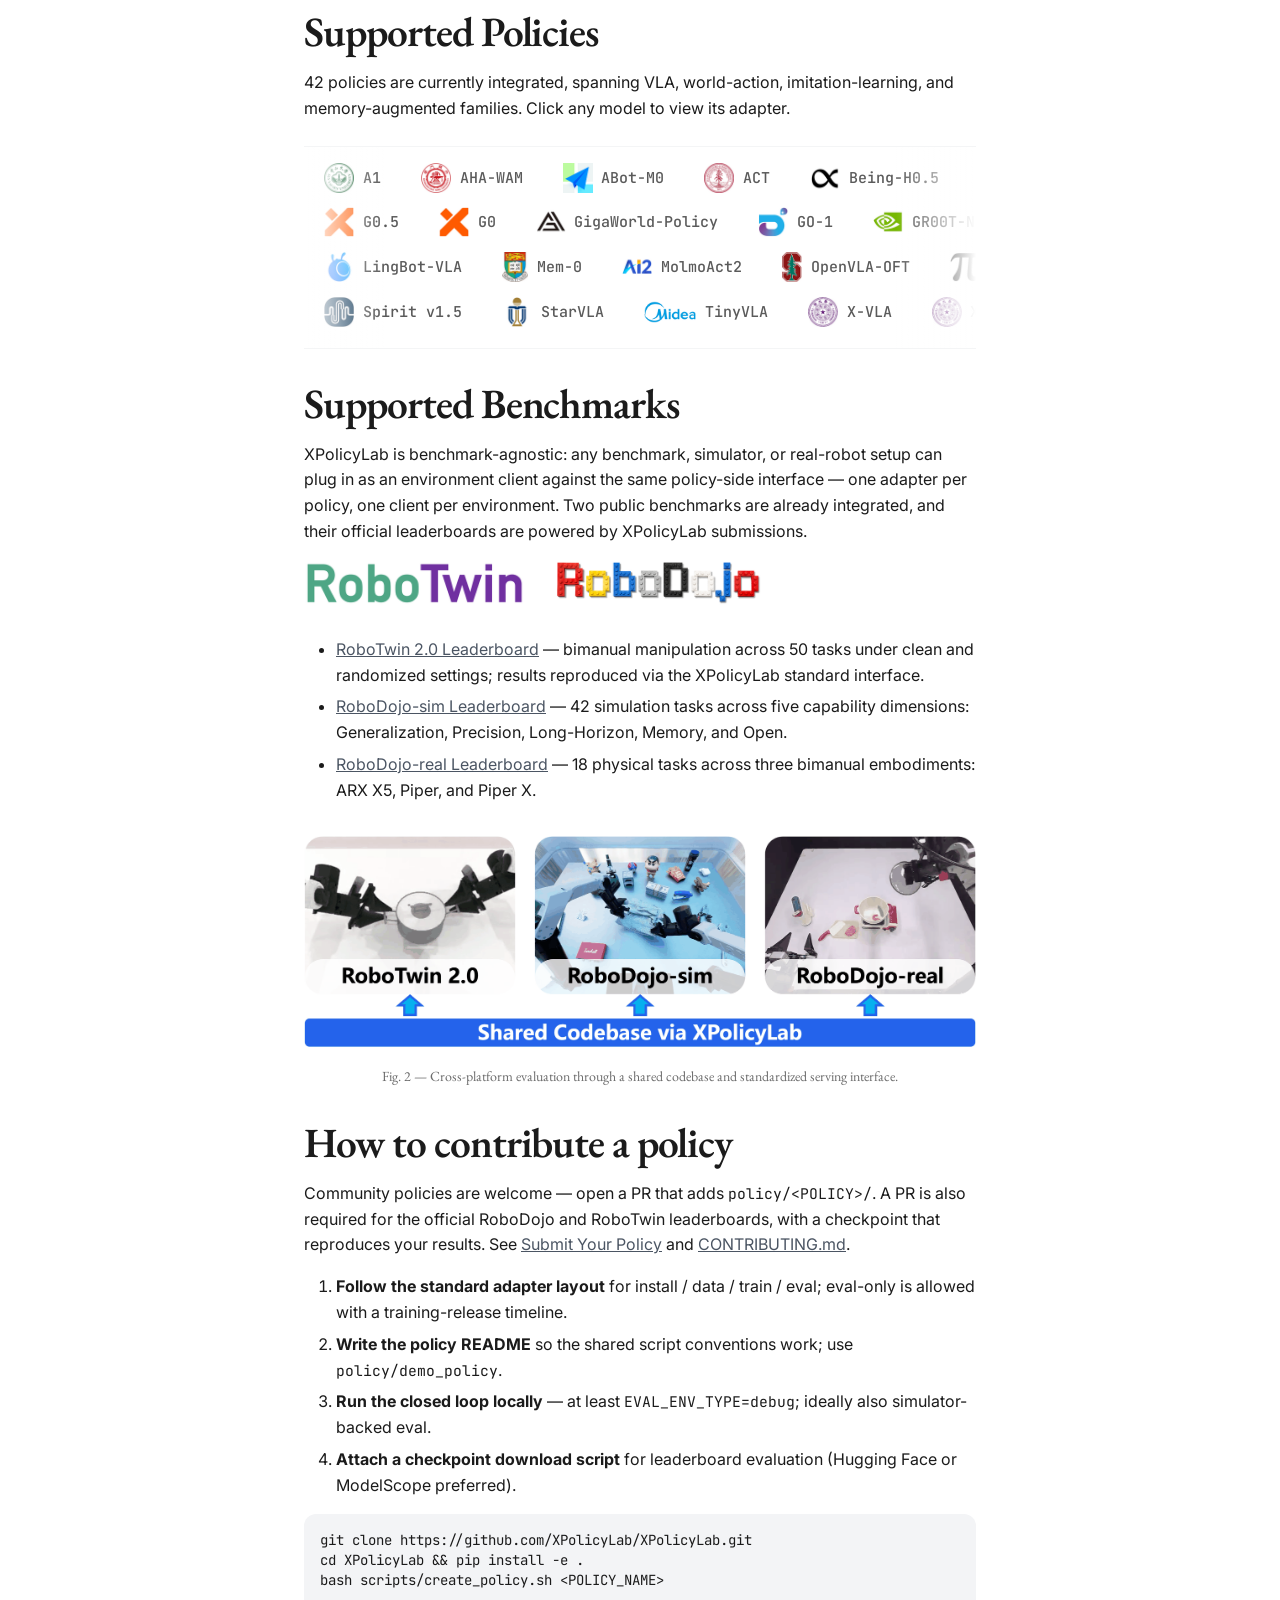
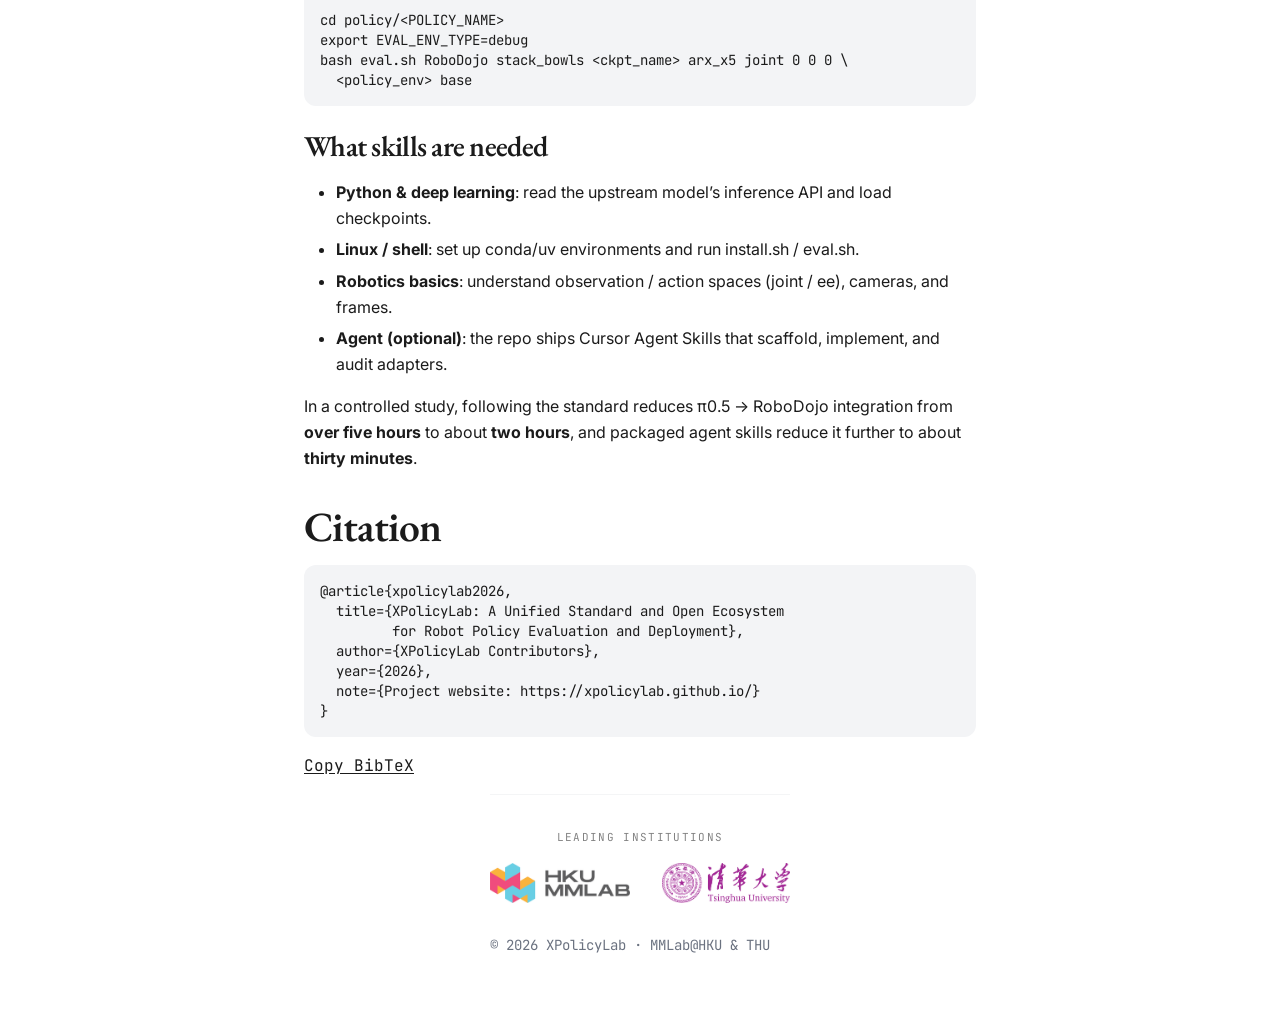
==== commit 3da5c9bf: "Rebuild site as article-style project page - Homepage introduces XPolicyLab (O(NM) -> O(N+M)), suppo" ====
--- a/contributors.html
+++ b/contributors.html
@@ -1,319 +1,13 @@
 <!DOCTYPE html>
-<html lang="zh-CN">
+<html lang="en">
 <head>
   <meta charset="UTF-8">
-  <meta name="viewport" content="width=device-width, initial-scale=1.0">
-  <title>XPolicyLab</title>
-  <meta name="description" content="XPolicyLab is an open-source project for robot policy development and evaluation.">
-  <link rel="icon" href="assets/logo.png" type="image/png">
-  <link rel="preconnect" href="https://fonts.googleapis.com">
-  <link rel="preconnect" href="https://fonts.gstatic.com" crossorigin>
-  <link href="https://fonts.googleapis.com/css2?family=EB+Garamond:wght@500;600;700&family=Geist:wght@300;400;500;600;700&family=JetBrains+Mono:wght@400;500;600&display=swap" rel="stylesheet">
-  <link rel="stylesheet" href="css/styles.css">
+  <meta http-equiv="refresh" content="0; url=index.html">
+  <link rel="canonical" href="https://xpolicylab.github.io/">
+  <title>Redirecting to XPolicyLab</title>
+  <script>location.replace("index.html");</script>
 </head>
-<body class="coming-soon-body">
-  <main class="coming-soon" id="top">
-    <div class="coming-soon-inner">
-      <img src="assets/logo.png" alt="XPolicyLab" class="coming-soon-logo">
-      <p class="coming-soon-label">Open Source Robot Policy Lab</p>
-      <h1 class="hero-title">XPolicyLab</h1>
-      <p class="coming-soon-text">
-        XPolicyLab is an open-source project for robot policy development and evaluation.
-      </p>
-      <a href="https://github.com/XPolicyLab/XPolicyLab" class="btn btn-primary" target="_blank" rel="noopener noreferrer">GitHub Repository</a>
-    </div>
-
-    <footer class="coming-soon-footer">
-      <p>&copy; 2026 XPolicyLab</p>
-    </footer>
-  </main>
-
-  <header class="nav is-hidden" id="nav">
-    <div class="container nav-inner">
-      <a href="index.html" class="nav-brand">
-        <img src="assets/logo.png" alt="XPolicyLab" class="nav-logo">
-      </a>
-      <nav class="nav-links">
-        <a href="index.html#pipeline">Pipeline</a>
-        <a href="index.html#benchmarks">Benchmarks</a>
-        <a href="index.html#leaderboard">Leaderboard</a>
-        <a href="contributors.html" aria-current="page">Contributors</a>
-        <a href="index.html#citation">Citation</a>
-      </nav>
-      <a href="https://github.com/XPolicyLab/XPolicyLab" class="btn btn-primary btn-sm" target="_blank" rel="noopener noreferrer">GitHub</a>
-    </div>
-  </header>
-
-  <main class="is-hidden" id="contributors-content">
-    <section class="page-hero">
-      <div class="container page-hero-inner">
-        <a href="index.html" class="page-back lang-content" data-lang="zh">← 返回 XPolicyLab</a>
-        <a href="index.html" class="page-back lang-content is-hidden" data-lang="en">← Back to XPolicyLab</a>
-
-        <span class="badge lang-content" data-lang="zh">社区计划</span>
-        <span class="badge lang-content is-hidden" data-lang="en">Community Program</span>
-
-        <h1 class="page-title lang-content" data-lang="zh">社区贡献者</h1>
-        <h1 class="page-title lang-content is-hidden" data-lang="en">Community Contributors</h1>
-
-        <p class="page-subtitle lang-content" data-lang="zh">面向 XPolicyLab 与 RoboTwin 生态的策略贡献者致谢与权益说明</p>
-        <p class="page-subtitle lang-content is-hidden" data-lang="en">Recognition for policy contributors in the XPolicyLab &amp; RoboTwin ecosystem</p>
-
-        <div class="lang-toggle" role="group" aria-label="Language">
-          <button type="button" class="lang-btn is-active" data-lang="zh" aria-pressed="true">中文</button>
-          <button type="button" class="lang-btn" data-lang="en" aria-pressed="false">English</button>
-        </div>
-      </div>
-    </section>
-
-    <section class="section page-body">
-      <div class="container page-content">
-
-        <!-- English -->
-        <article class="contributor-content lang-content is-hidden" data-lang="en">
-          <p class="page-intro">
-            XPolicyLab is an open-source framework that standardizes the full robot policy lifecycle —
-            data formatting, training, deployment, and post-training reinforcement — with support for
-            remote inference and parallel multi-environment rollout. We are building toward a unified
-            specification adopted across research and industry, with planned integrations for
-            starVLA, RLinf, and other model infrastructure.
-          </p>
-
-          <div class="contributor-callout">
-            <p>
-              If you contributed a policy to <strong>RoboTwin 3.0</strong> through XPolicyLab
-              (released under an alternate name at launch), thank you. We would like to formally
-              recognize your work and invite you to stay involved as the ecosystem grows.
-            </p>
-          </div>
-
-          <h2 class="content-heading">Contributor Benefits</h2>
-          <ol class="benefit-list">
-            <li class="benefit-item">
-              <span class="benefit-num">1</span>
-              <div>
-                <h3 class="benefit-title">Live Leaderboard Placement</h3>
-                <p class="benefit-desc">
-                  Your policy will be listed on the latest RoboTwin 3.0 and RoboTwin 2.0 leaderboards.
-                  Researchers can one-click export Leaderboard TeX, giving your work lasting visibility
-                  within a unified, continuously updated ranking system.
-                </p>
-              </div>
-            </li>
-            <li class="benefit-item">
-              <span class="benefit-num">2</span>
-              <div>
-                <h3 class="benefit-title">Official Acknowledgment</h3>
-                <p class="benefit-desc">
-                  You will be credited as a <strong>Community Contributor</strong> in the RoboTwin 3.0
-                  paper appendix, formally recognizing your model contribution to the benchmark.
-                </p>
-              </div>
-            </li>
-            <li class="benefit-item">
-              <span class="benefit-num">3</span>
-              <div>
-                <h3 class="benefit-title">XPolicyLab Co-Authorship</h3>
-                <p class="benefit-desc">
-                  We invite eligible contributors to join as co-authors on the XPolicyLab paper and
-                  help shape the standard as it evolves.
-                </p>
-              </div>
-            </li>
-            <li class="benefit-item">
-              <span class="benefit-num">4</span>
-              <div>
-                <h3 class="benefit-title">Research Collaboration</h3>
-                <p class="benefit-desc">
-                  Interested in the synergy between model development and evaluation? We welcome your
-                  ideas and may invite you to co-author related survey topics, with planned submission
-                  to <em>IEEE TPAMI</em>.
-                </p>
-              </div>
-            </li>
-          </ol>
-
-          <div class="integration-band">
-            <p class="integration-label">Integrated Benchmarks</p>
-            <dl class="integration-stats">
-              <div class="integration-stat">
-                <dt>RoboTwin 3.0 Sim</dt>
-                <dd>42 tasks</dd>
-              </div>
-              <div class="integration-stat">
-                <dt>RoboTwin 3.0 Real</dt>
-                <dd>18 tasks</dd>
-              </div>
-              <div class="integration-stat">
-                <dt>RoboTwin 2.0 Sim</dt>
-                <dd>50 tasks</dd>
-              </div>
-            </dl>
-            <p class="integration-note">
-              XPolicyLab maintains up-to-date leaderboards across all integrated benchmarks.
-            </p>
-          </div>
-
-          <h2 class="content-heading">Upcoming Releases</h2>
-          <ul class="timeline-list">
-            <li>
-              <span class="timeline-tag">Jul 2026</span>
-              XPolicyLab paper release and submission to relevant workshops
-            </li>
-            <li>
-              <span class="timeline-tag">Coming Soon</span>
-              RoboTwin 3.0 Benchmark paper
-            </li>
-            <li>
-              <span class="timeline-tag deadline">Jun 25</span>
-              Contributor information form deadline (23:59 Beijing Time)
-            </li>
-          </ul>
-
-          <div class="contributor-cta">
-            <p class="contributor-cta-text">
-              Please submit your author information so we can properly credit your contribution
-              in upcoming publications and leaderboards.
-            </p>
-            <a href="https://docs.google.com/forms/d/e/1FAIpQLSeLz0LtmIQVE3mTC_b3-1xklRa37Vb76IWziPbUrgHJULX1KQ/viewform" class="btn btn-primary contributor-form-link" target="_blank" rel="noopener noreferrer">
-              Submit Contributor Information
-            </a>
-            <p class="contributor-deadline">Deadline: <strong>June 25, 2026, 23:59 (Beijing Time)</strong></p>
-          </div>
-        </article>
-
-        <!-- Chinese -->
-        <article class="contributor-content lang-content" data-lang="zh" lang="zh-CN">
-          <p class="page-intro">
-            XPolicyLab 是面向机器人策略模型的开源标准框架，统一规范数据处理、训练、部署与强化后训练的全链路接口，
-            并支持远程推理与多环境并行部署。我们正逐步接入 starVLA、RLinf 等模型基础设施，
-            目标成为研究界与工业界广泛采用的统一规范生态。
-          </p>
-
-          <div class="contributor-callout">
-            <p>
-              若您已通过 XPolicyLab 向 <strong>RoboTwin 3.0</strong>（发布时另有用名）贡献过策略模型，谨此致谢。
-              我们希望正式认可您的工作，并邀请您持续参与生态共建。
-            </p>
-          </div>
-
-          <h2 class="content-heading">贡献者权益</h2>
-          <ol class="benefit-list">
-            <li class="benefit-item">
-              <span class="benefit-num">1</span>
-              <div>
-                <h3 class="benefit-title">榜单持续更新</h3>
-                <p class="benefit-desc">
-                  您贡献的策略将同步更新至 RoboTwin 3.0 与 RoboTwin 2.0 最新榜单。
-                  用户可一键复制 Leaderboard TeX 表格，在统一榜单体系中持续扩大模型影响力。
-                </p>
-              </div>
-            </li>
-            <li class="benefit-item">
-              <span class="benefit-num">2</span>
-              <div>
-                <h3 class="benefit-title">正式致谢</h3>
-                <p class="benefit-desc">
-                  您将被列入 RoboTwin 3.0 论文附录的 <strong>Community Contributor</strong>，
-                  作为对模型贡献的正式认可。
-                </p>
-              </div>
-            </li>
-            <li class="benefit-item">
-              <span class="benefit-num">3</span>
-              <div>
-                <h3 class="benefit-title">XPolicyLab 共同作者</h3>
-                <p class="benefit-desc">
-                  我们诚挚邀请符合条件的贡献者成为 XPolicyLab 论文的共同作者，
-                  与我们一起维护并推动模型标准生态的发展。
-                </p>
-              </div>
-            </li>
-            <li class="benefit-item">
-              <span class="benefit-num">4</span>
-              <div>
-                <h3 class="benefit-title">科研合作机会</h3>
-                <p class="benefit-desc">
-                  若您对模型开发与评测的双向协同感兴趣，欢迎分享您的想法。
-                  我们非常乐意邀请您参与相关 Survey 主题的撰写，计划投稿至 <em>IEEE TPAMI</em>。
-                </p>
-              </div>
-            </li>
-          </ol>
-
-          <div class="integration-band">
-            <p class="integration-label">已接入 Benchmark</p>
-            <dl class="integration-stats">
-              <div class="integration-stat">
-                <dt>RoboTwin 3.0 仿真</dt>
-                <dd>42 任务</dd>
-              </div>
-              <div class="integration-stat">
-                <dt>RoboTwin 3.0 真机</dt>
-                <dd>18 任务</dd>
-              </div>
-              <div class="integration-stat">
-                <dt>RoboTwin 2.0 仿真</dt>
-                <dd>50 任务</dd>
-              </div>
-            </dl>
-            <p class="integration-note">
-              XPolicyLab 持续维护以上 Benchmark 的最新榜单。
-            </p>
-          </div>
-
-          <h2 class="content-heading">近期发布计划</h2>
-          <ul class="timeline-list">
-            <li>
-              <span class="timeline-tag">2026 年 7 月</span>
-              XPolicyLab 论文发布，并投稿相关 Workshop
-            </li>
-            <li>
-              <span class="timeline-tag">即将发布</span>
-              RoboTwin 3.0 Benchmark 论文
-            </li>
-            <li>
-              <span class="timeline-tag deadline">6 月 25 日</span>
-              贡献者信息表提交截止（北京时间 23:59）
-            </li>
-          </ul>
-
-          <div class="contributor-cta">
-            <p class="contributor-cta-text">
-              请填写下方表格，提交与本次贡献相关的作者信息，以便我们在论文与榜单中准确致谢。
-            </p>
-            <a href="https://docs.google.com/forms/d/e/1FAIpQLSeLz0LtmIQVE3mTC_b3-1xklRa37Vb76IWziPbUrgHJULX1KQ/viewform" class="btn btn-primary contributor-form-link" target="_blank" rel="noopener noreferrer">
-              提交贡献者信息
-            </a>
-            <p class="contributor-deadline">截止日期：<strong>2026 年 6 月 25 日 23:59（北京时间）</strong></p>
-          </div>
-        </article>
-
-      </div>
-    </section>
-  </main>
-
-  <footer class="site-footer is-hidden">
-    <div class="container footer-inner">
-      <div class="footer-brand">
-        <img src="assets/logo.png" alt="" class="footer-logo" aria-hidden="true">
-        <p class="footer-text">
-          A unified standard for robot policy development and evaluation.
-        </p>
-      </div>
-      <div class="footer-links">
-        <a href="index.html#pipeline">Pipeline</a>
-        <a href="index.html#benchmarks">Benchmarks</a>
-        <a href="index.html#leaderboard">Leaderboard</a>
-        <a href="contributors.html">Contributors</a>
-        <a href="https://github.com/XPolicyLab/XPolicyLab" target="_blank" rel="noopener noreferrer">GitHub</a>
-      </div>
-    </div>
-    <div class="container footer-bottom">
-      <p class="footer-copy">&copy; 2026 XPolicyLab. All rights reserved.</p>
-    </div>
-  </footer>
-
-  <script src="js/main.js"></script>
+<body>
+  <p><a href="index.html">Continue to XPolicyLab</a></p>
 </body>
 </html>
